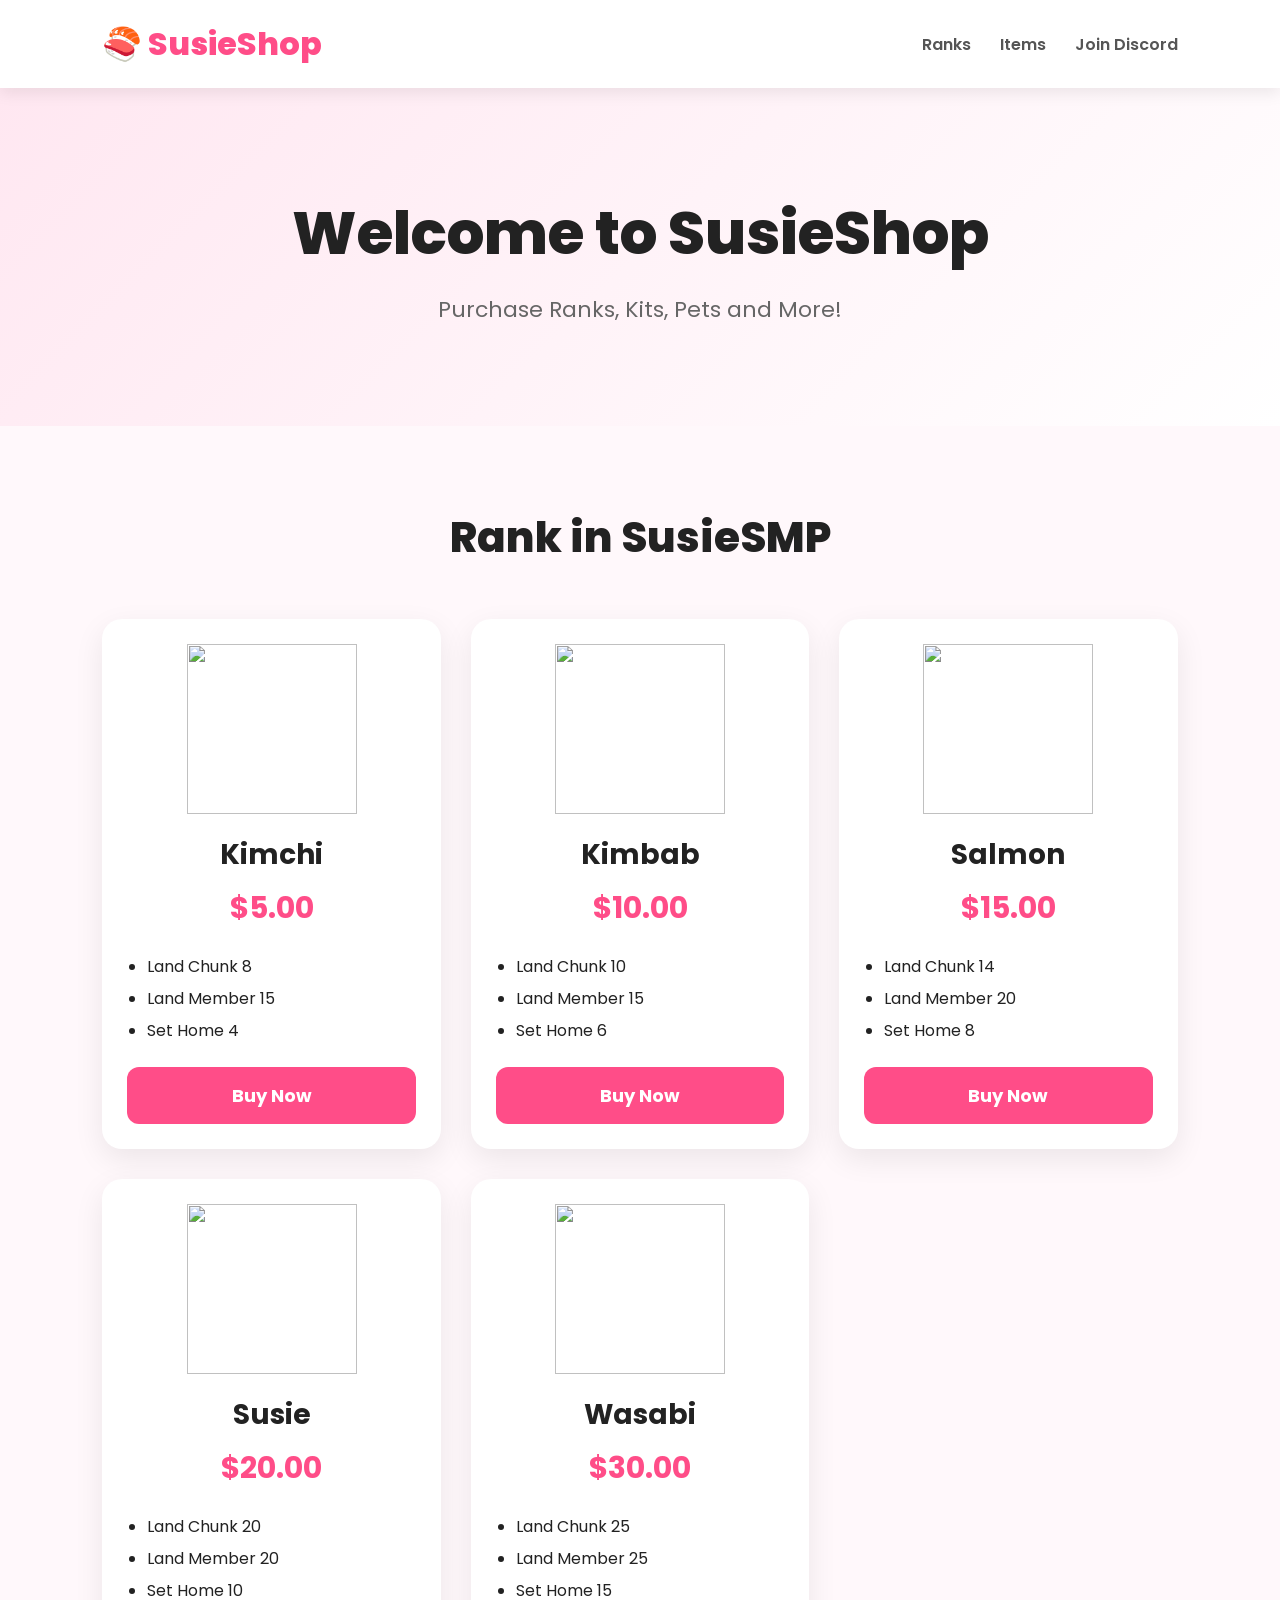
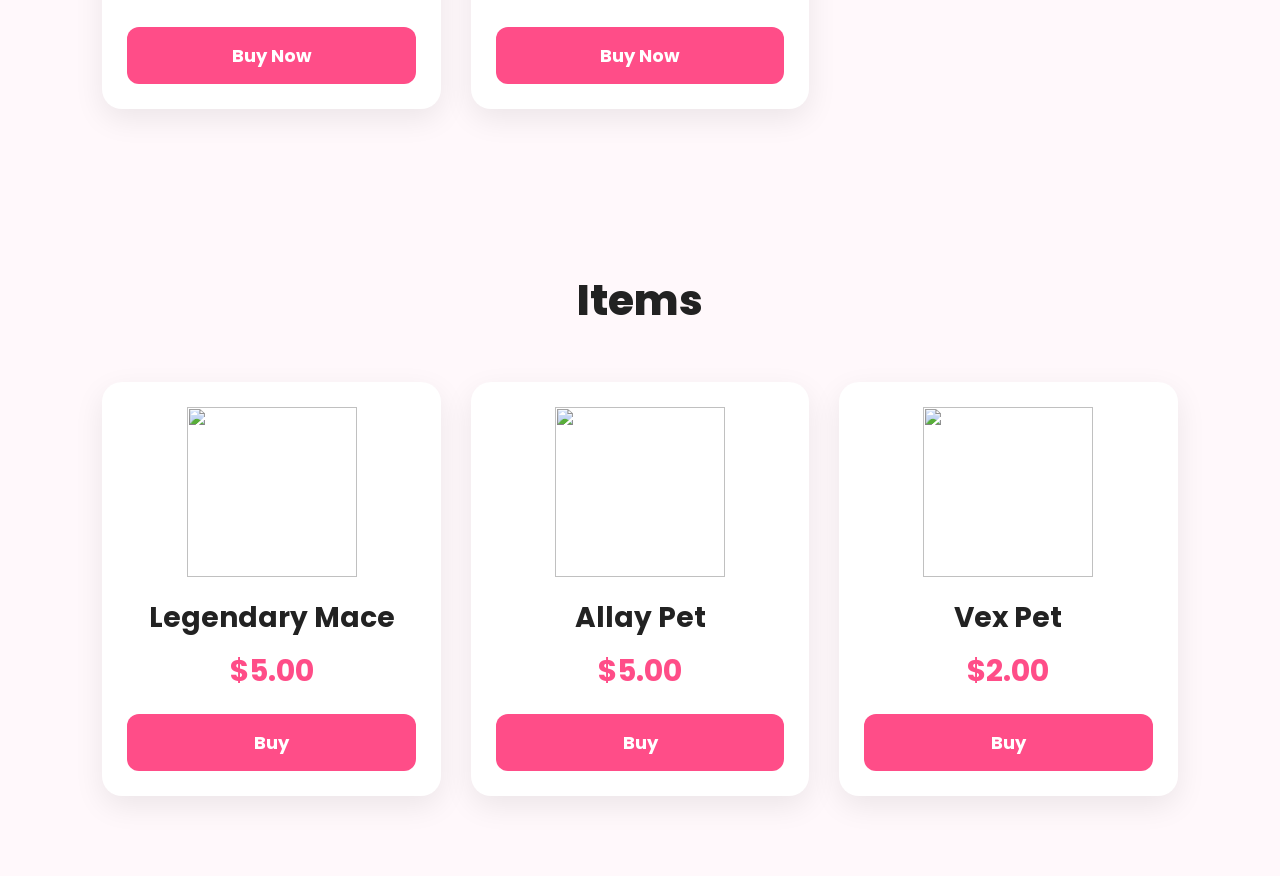
==== index.html @ 16b1987a "Update index.html" ====
<!DOCTYPE html>
<html lang="en">
<head>
    <meta charset="UTF-8">
    <meta name="viewport" content="width=device-width, initial-scale=1.0">
    <title>SusieShop</title>

    <link rel="preconnect" href="https://fonts.googleapis.com">
    <link href="https://fonts.googleapis.com/css2?family=Poppins:wght@300;400;500;700;800&display=swap" rel="stylesheet">

    <link rel="stylesheet" href="style.css">
</head>

<body>

<header>

<div class="logo">
🍣 SusieShop
</div>

<nav>

<a href="#rank">Ranks</a>
<a href="#items">Items</a>
<a class="discord-btn"
   href="https://discord.gg/ZfPUbMuUPW"
   target="_blank">
   Join Discord
</a>

</nav>

</header>

<section class="hero">

<h1>Welcome to SusieShop</h1>

<p>Purchase Ranks, Kits, Pets and More!</p>

</section>

<!-- RANKS -->

<section id="rank">

<h2>Rank in SusieSMP</h2>

<div class="products">

<div class="card">

<img src="images/kimchi.png">

<h3>Kimchi</h3>

<h4>$5.00</h4>

<ul>
<li>Land Chunk 8</li>
<li>Land Member 15</li>
<li>Set Home 4</li>
</ul>

<button onclick="buyRank('Kimchi','$5.00')">
Buy Now
</button>

</div>

<div class="card">

<img src="images/kimbab.png">

<h3>Kimbab</h3>

<h4>$10.00</h4>

<ul>
<li>Land Chunk 10</li>
<li>Land Member 15</li>
<li>Set Home 6</li>
</ul>

<button onclick="buyRank('Kimbab','$10.00')">
Buy Now
</button>

</div>

<div class="card">

<img src="images/salmon.png">

<h3>Salmon</h3>

<h4>$15.00</h4>

<ul>
<li>Land Chunk 14</li>
<li>Land Member 20</li>
<li>Set Home 8</li>
</ul>

<button onclick="buyRank('Salmon','$15.00')">
Buy Now
</button>

</div>

<div class="card">

<img src="images/susie.png">

<h3>Susie</h3>

<h4>$20.00</h4>

<ul>
<li>Land Chunk 20</li>
<li>Land Member 20</li>
<li>Set Home 10</li>
</ul>

<button onclick="buyRank('Susie','$20.00')">
Buy Now
</button>

</div>

<div class="card">

<img src="images/wasabi.png">

<h3>Wasabi</h3>

<h4>$30.00</h4>

<ul>
<li>Land Chunk 25</li>
<li>Land Member 25</li>
<li>Set Home 15</li>
</ul>

<button onclick="buyRank('Wasabi','$30.00')">
Buy Now
</button>

</div>

</div>

</section>

<!-- ITEMS -->

<section id="items">

<h2>Items</h2>

<div class="products">

<div class="card">

<img src="images/mace.png">

<h3>Legendary Mace</h3>

<h4>$5.00</h4>

<button onclick="buyItem('Legendary Mace','$5.00')">
Buy
</button>

</div>

<div class="card">

<img src="images/allay.png">

<h3>Allay Pet</h3>

<h4>$5.00</h4>

<button onclick="buyItem('Allay Pet','$5.00')">
Buy
</button>

</div>

<div class="card">

<img src="images/vex.png">

<h3>Vex Pet</h3>

<h4>$2.00</h4>

<button onclick="buyItem('Vex Pet','$2.00')">
Buy
</button>

</div>

</div>

</section>

<!-- CHECKOUT -->

<div class="popup" id="popup">

<div class="checkout">

<span class="close" onclick="closePopup()">×</span>

<h2>Checkout</h2>

<label>Minecraft Name</label>
<input type="text" placeholder="Enter your Minecraft name">

<label>Email (Optional)</label>
<input type="email" placeholder="Receipt email">

<label>Promo Code</label>
<input type="text" placeholder="Promo code">

<label>Platform</label>

<select>

<option>Java Edition</option>
<option>Bedrock</option>

</select>

<label>Gamemode</label>

<select>

<option>SusieSMP</option>

</select>

<label>Rank</label>

<select id="rankSelect">

<option>Kimchi</option>
<option>Kimbab</option>
<option>Salmon</option>
<option>Susie</option>
<option>Wasabi</option>

</select>

<label>Product</label>

<input id="product" readonly>

<label>Price</label>

<input id="price" readonly>

<div class="payment">

<button>KHQR</button>

<button>Credit Card</button>

</div>

<button class="purchase">
Complete Purchase
</button>

</div>

</div>

<script src="script.js"></script>

</body>
</html>
---- style.css ----
*{
margin:0;
padding:0;
box-sizing:border-box;
font-family:'Poppins',sans-serif;
scroll-behavior:smooth;
}

body{
background:#fff8fb;
color:#222;
}

header{
position:sticky;
top:0;
z-index:1000;
background:#fff;
display:flex;
justify-content:space-between;
align-items:center;
padding:20px 8%;
box-shadow:0 5px 15px rgba(0,0,0,.08);
}

.logo{
font-size:32px;
font-weight:800;
color:#ff4d88;
}

nav a{
margin-left:25px;
text-decoration:none;
font-weight:600;
color:#555;
transition:.3s;
}

nav a:hover{
color:#ff4d88;
}

.hero{
padding:100px 20px;
text-align:center;
background:linear-gradient(135deg,#ffe7f1,#fff);
}

.hero h1{
font-size:60px;
font-weight:800;
margin-bottom:15px;
}

.hero p{
font-size:22px;
color:#666;
}

section{
padding:80px 8%;
}

section h2{
text-align:center;
font-size:42px;
margin-bottom:50px;
color:#222;
font-weight:800;
}

.products{
display:grid;
grid-template-columns:repeat(auto-fit,minmax(260px,1fr));
gap:30px;
}

.card{
background:white;
border-radius:20px;
padding:25px;
box-shadow:0 10px 30px rgba(0,0,0,.08);
text-align:center;
transition:.35s;
}

.card:hover{
transform:translateY(-10px);
}

.card img{
width:170px;
height:170px;
object-fit:contain;
margin-bottom:20px;
}

.card h3{
font-size:28px;
margin-bottom:10px;
}

.card h4{
font-size:30px;
color:#ff4d88;
margin-bottom:20px;
}

.card ul{
text-align:left;
margin-bottom:20px;
padding-left:20px;
line-height:2;
}

.card button{
width:100%;
padding:15px;
border:none;
border-radius:12px;
background:#ff4d88;
color:white;
font-size:18px;
font-weight:700;
cursor:pointer;
transition:.3s;
}

.card button:hover{
background:#e63674;
}

.popup{
display:none;
position:fixed;
left:0;
top:0;
width:100%;
height:100%;
background:rgba(0,0,0,.6);
justify-content:center;
align-items:center;
padding:20px;
z-index:9999;
}

.checkout{
width:750px;
max-width:100%;
background:white;
border-radius:25px;
padding:35px;
position:relative;
animation:popup .3s ease;
}

@keyframes popup{
from{
opacity:0;
transform:scale(.9);
}
to{
opacity:1;
transform:scale(1);
}
}

.close{
position:absolute;
top:20px;
right:25px;
font-size:30px;
cursor:pointer;
font-weight:bold;
}

.checkout h2{
text-align:center;
margin-bottom:30px;
font-size:38px;
color:#ff4d88;
}

.checkout label{
display:block;
font-weight:700;
margin-top:18px;
margin-bottom:8px;
}

.checkout input,
.checkout select{
width:100%;
padding:15px;
border:2px solid #ffd5e5;
border-radius:12px;
font-size:16px;
outline:none;
}

.checkout input:focus,
.checkout select:focus{
border-color:#ff4d88;
}

.payment{
display:flex;
gap:15px;
margin-top:25px;
}

.payment button{
flex:1;
padding:16px;
border:2px solid #ff4d88;
background:white;
color:#ff4d88;
font-size:18px;
font-weight:700;
border-radius:12px;
cursor:pointer;
transition:.3s;
}

.payment button:hover{
background:#ff4d88;
color:white;
}

.purchase{
margin-top:30px;
width:100%;
padding:18px;
font-size:20px;
font-weight:700;
border:none;
border-radius:14px;
background:#ff4d88;
color:white;
cursor:pointer;
transition:.3s;
}

.purchase:hover{
background:#e63674;
}

footer{
padding:35px;
text-align:center;
background:#fff;
margin-top:60px;
color:#888;
}

@media(max-width:768px){

header{
padding:20px;
flex-direction:column;
gap:20px;
}

.hero h1{
font-size:40px;
}

.hero p{
font-size:18px;
}

section h2{
font-size:32px;
}

.card img{
width:130px;
height:130px;
}

.checkout{
padding:25px;
}

}
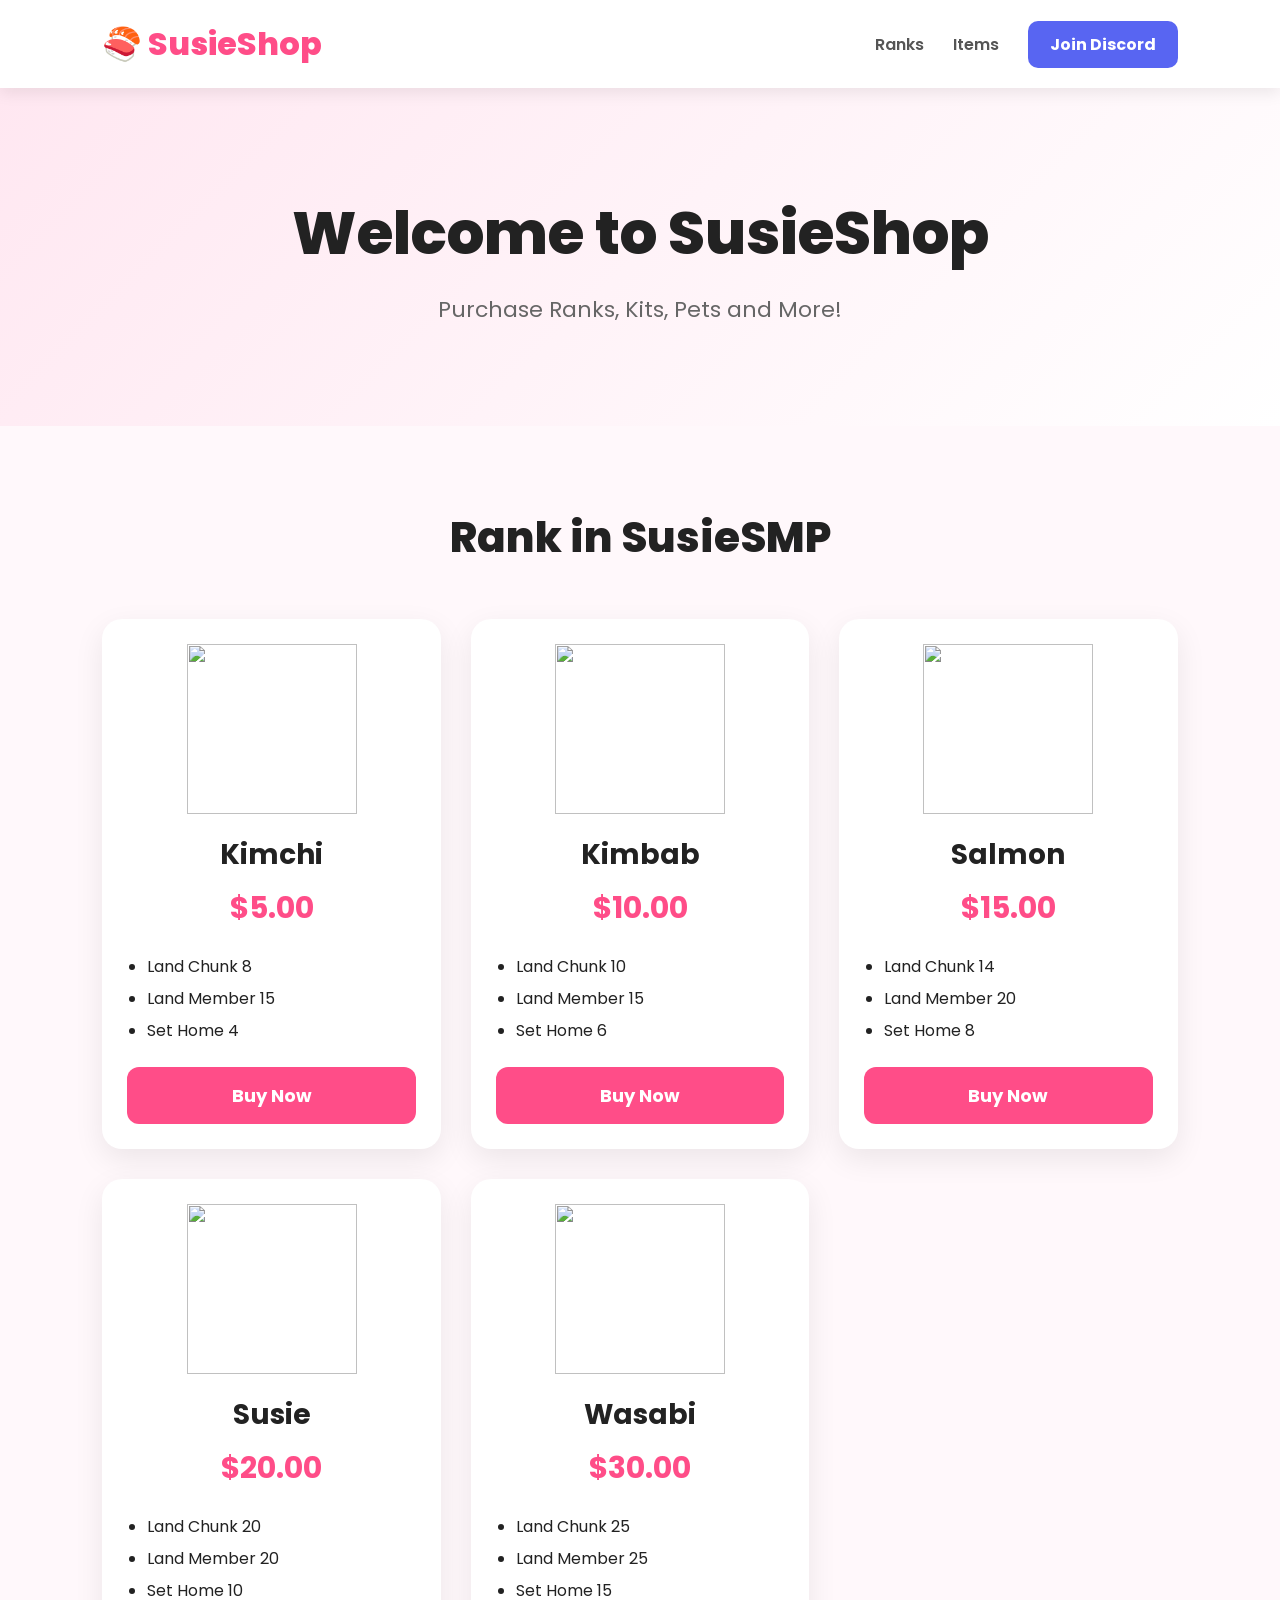
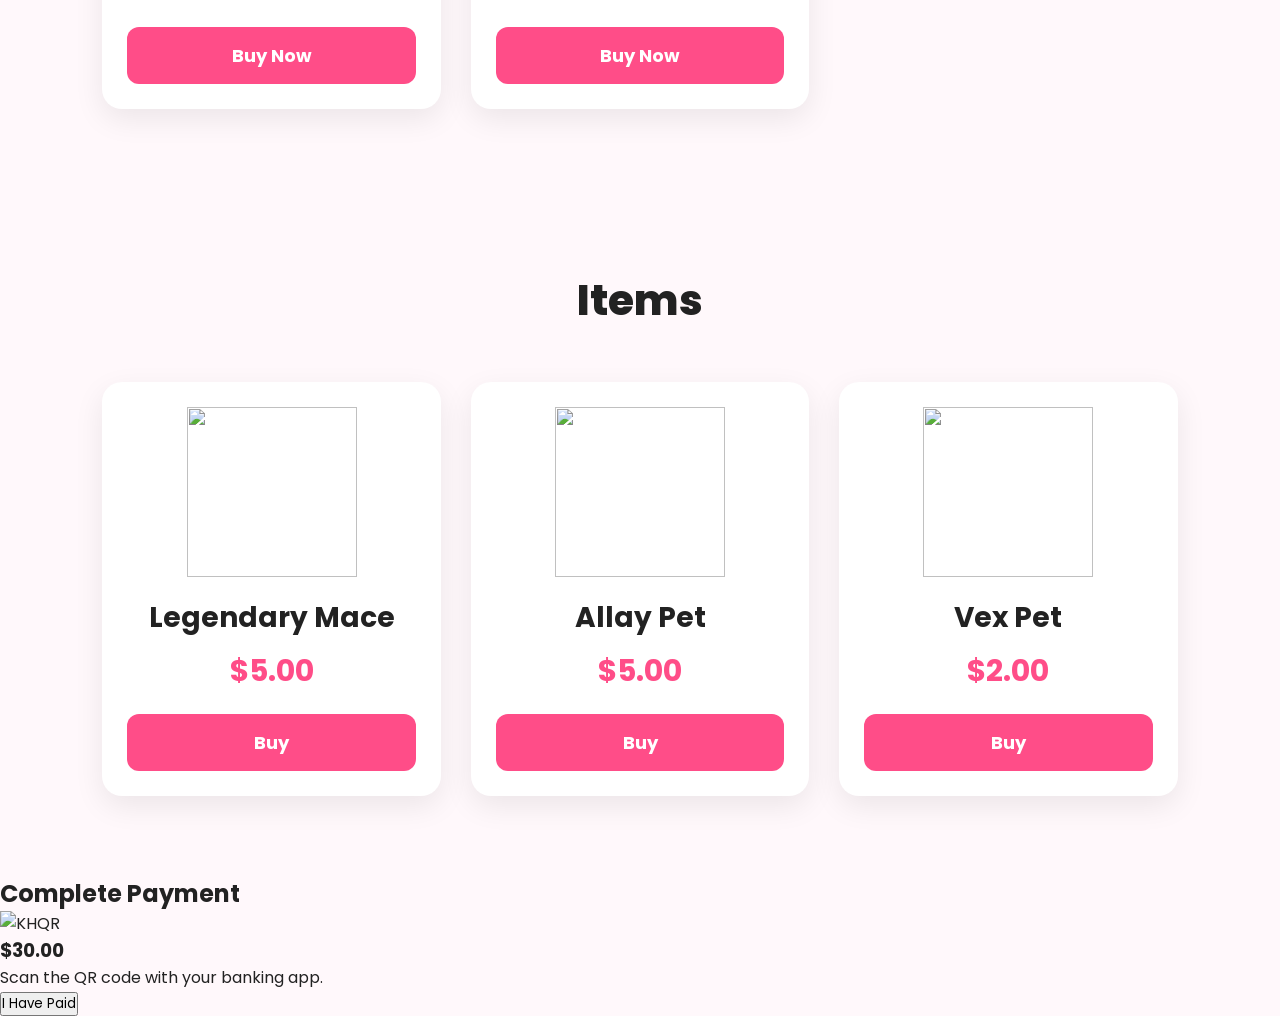
==== commit b9a95425: "Update index.html" ====
--- a/index.html
+++ b/index.html
@@ -283,3 +283,21 @@
 
 </body>
 </html>
+<!-- KHQR Payment Modal -->
+<div id="khqrModal" class="modal">
+  <div class="modal-content">
+    <span class="close">&times;</span>
+
+    <h2>Complete Payment</h2>
+
+    <img src="images/khqr.png" alt="KHQR" class="qr-image">
+
+    <h3 id="modalPrice">$30.00</h3>
+
+    <p>Scan the QR code with your banking app.</p>
+
+    <button id="paidBtn" class="paid-btn">
+      I Have Paid
+    </button>
+  </div>
+</div>
--- a/style.css
+++ b/style.css
@@ -284,3 +284,17 @@
 }
 
 }
+
+.discord-btn{
+    background:#5865F2;
+    color:white;
+    padding:12px 22px;
+    border-radius:10px;
+    text-decoration:none;
+    font-weight:700;
+    transition:.3s;
+}
+
+.discord-btn:hover{
+    background:#4752C4;
+}
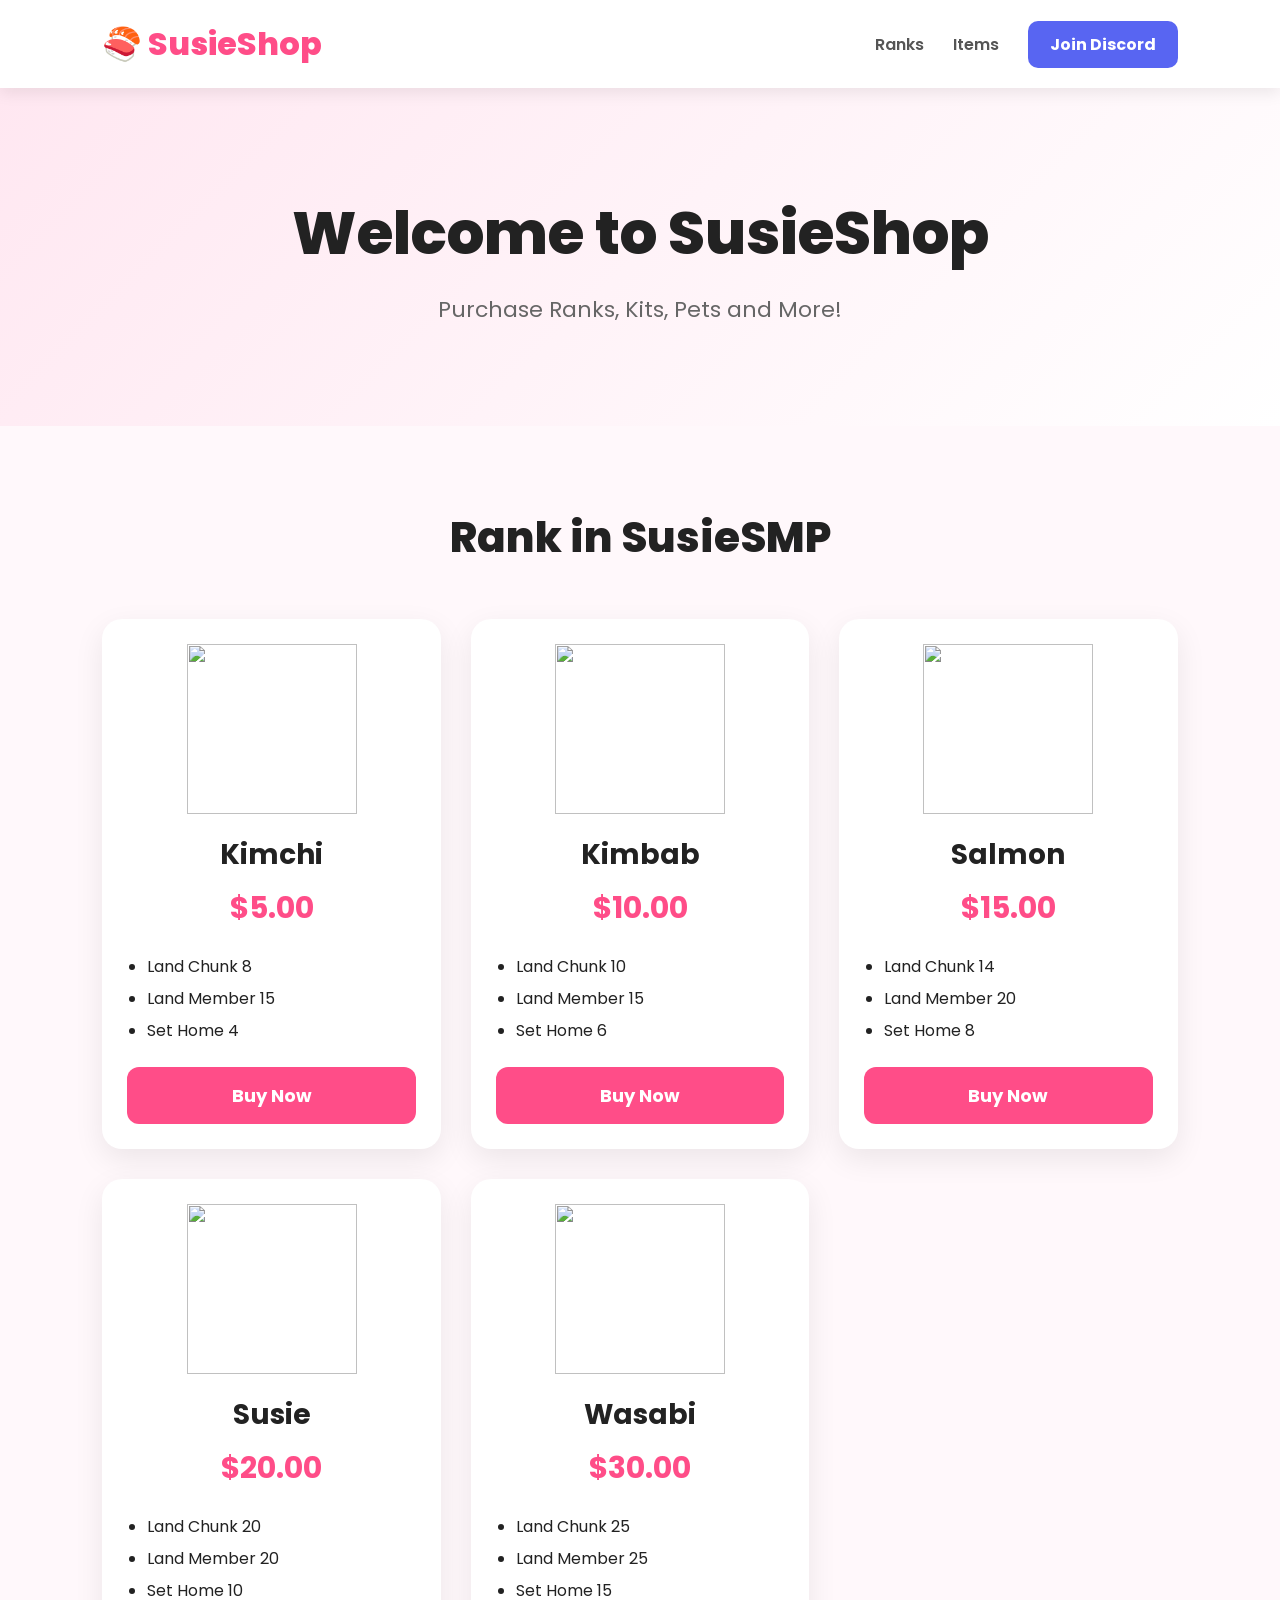
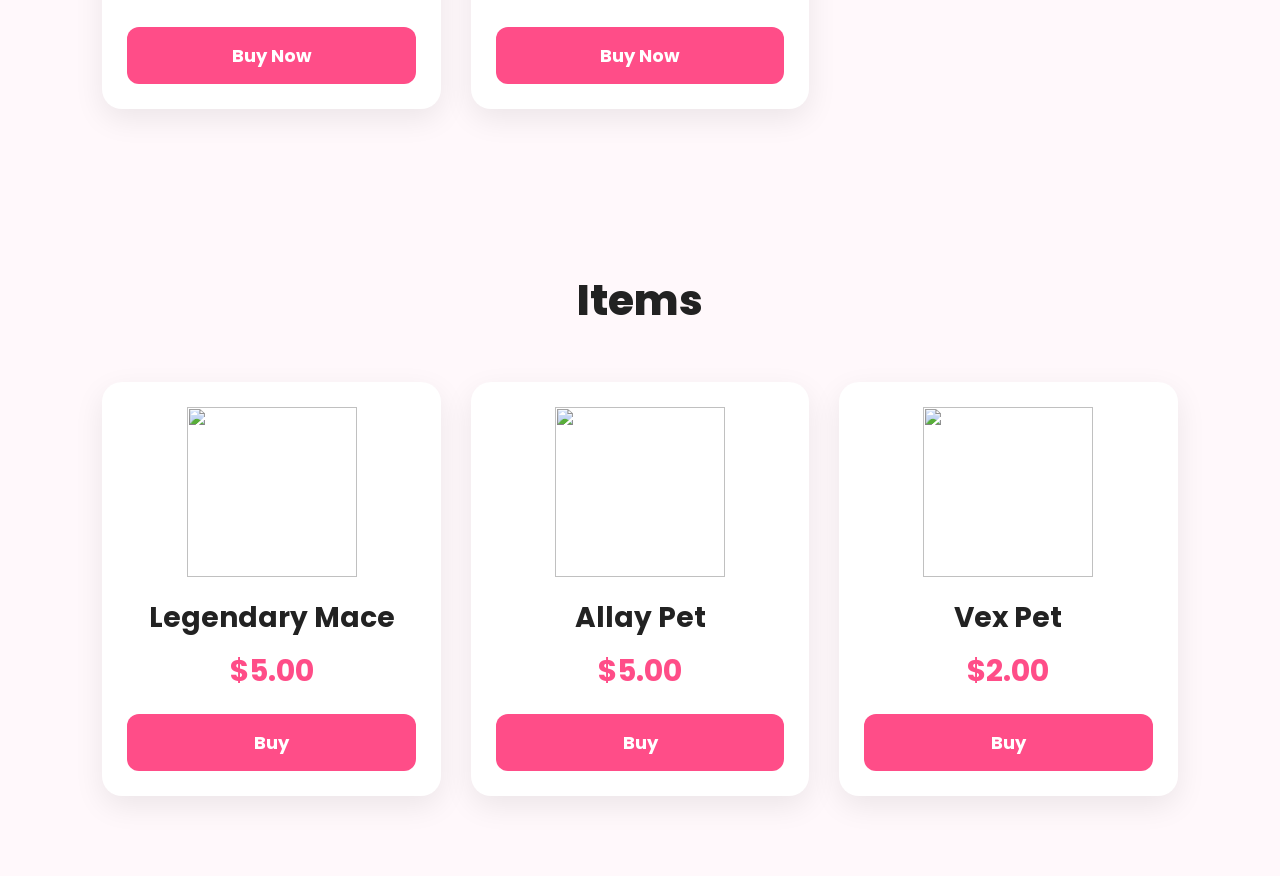
==== commit ecc74c00: "Update index.html" ====
--- a/index.html
+++ b/index.html
@@ -63,8 +63,8 @@
 <li>Set Home 4</li>
 </ul>
 
-<button onclick="buyRank('Kimchi','$5.00')">
-Buy Now
+<button class="buy-btn" onclick="buyRank('Kimchi',5)">
+    Buy Now
 </button>
 
 </div>
@@ -83,10 +83,9 @@
 <li>Set Home 6</li>
 </ul>
 
-<button onclick="buyRank('Kimbab','$10.00')">
-Buy Now
-</button>
-
+<button class="buy-btn" onclick="buyRank('Kimbab',10)">
+    Buy Now
+</button>
 </div>
 
 <div class="card">
@@ -103,8 +102,8 @@
 <li>Set Home 8</li>
 </ul>
 
-<button onclick="buyRank('Salmon','$15.00')">
-Buy Now
+<button class="buy-btn" onclick="buyRank('Salmon',15)">
+    Buy Now
 </button>
 
 </div>
@@ -123,8 +122,8 @@
 <li>Set Home 10</li>
 </ul>
 
-<button onclick="buyRank('Susie','$20.00')">
-Buy Now
+<button class="buy-btn" onclick="buyRank('Susie',20)">
+    Buy Now
 </button>
 
 </div>
@@ -143,8 +142,8 @@
 <li>Set Home 15</li>
 </ul>
 
-<button onclick="buyRank('Wasabi','$30.00')">
-Buy Now
+<button class="buy-btn" onclick="buyRank('Wasabi',30)">
+    Buy Now
 </button>
 
 </div>
@@ -265,7 +264,9 @@
 
 <div class="payment">
 
-<button>KHQR</button>
+<button id="khqrBtn" class="khqr-btn">
+    KHQR
+</button>
 
 <button>Credit Card</button>
 
--- a/style.css
+++ b/style.css
@@ -298,3 +298,54 @@
 .discord-btn:hover{
     background:#4752C4;
 }
+.modal{
+display:none;
+position:fixed;
+left:0;
+top:0;
+width:100%;
+height:100%;
+background:rgba(0,0,0,.6);
+justify-content:center;
+align-items:center;
+z-index:9999;
+}
+
+.modal-content{
+background:#fff;
+width:420px;
+padding:35px;
+border-radius:20px;
+text-align:center;
+position:relative;
+}
+
+.close{
+position:absolute;
+top:15px;
+right:20px;
+font-size:32px;
+cursor:pointer;
+}
+
+.qr-image{
+width:260px;
+margin:20px auto;
+display:block;
+}
+
+.paid-btn{
+margin-top:20px;
+width:100%;
+padding:16px;
+background:#ff4b8b;
+color:#fff;
+border:none;
+border-radius:10px;
+font-size:18px;
+cursor:pointer;
+}
+
+.paid-btn:hover{
+background:#ff2d74;
+}
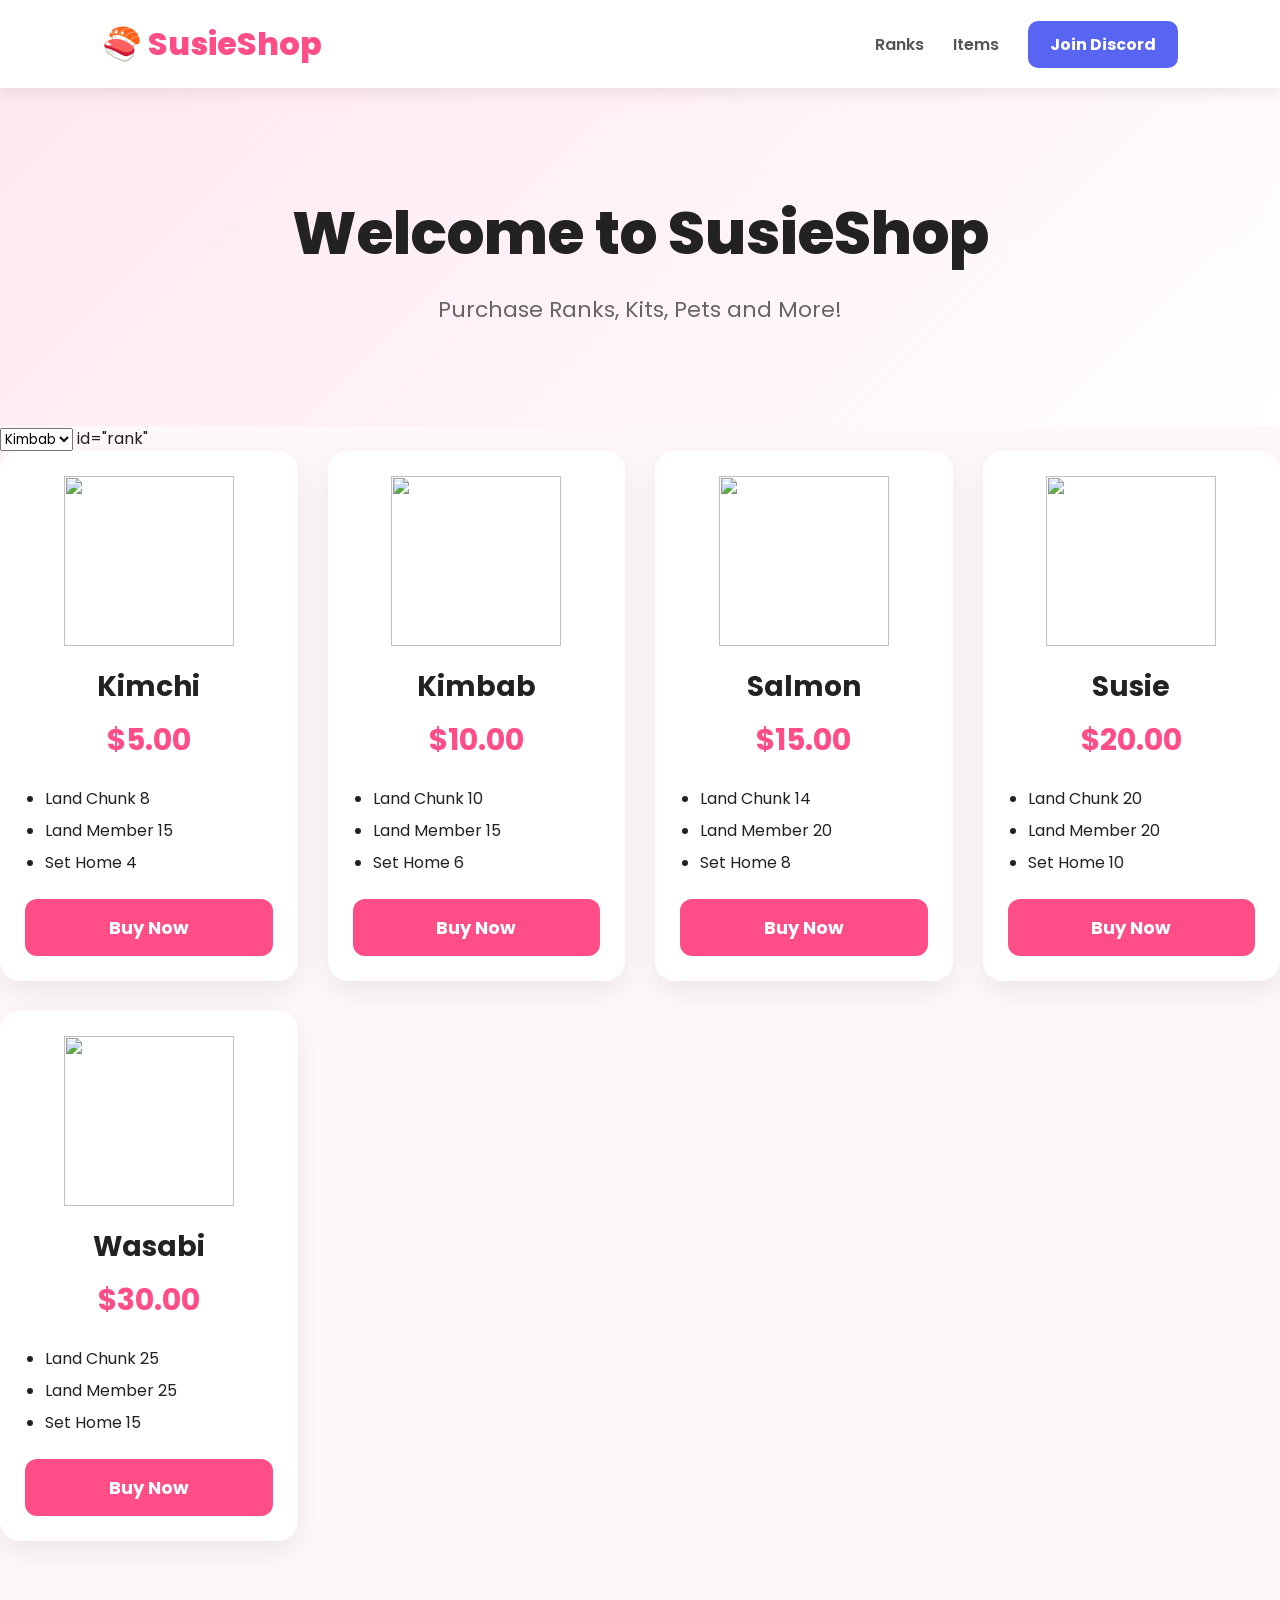
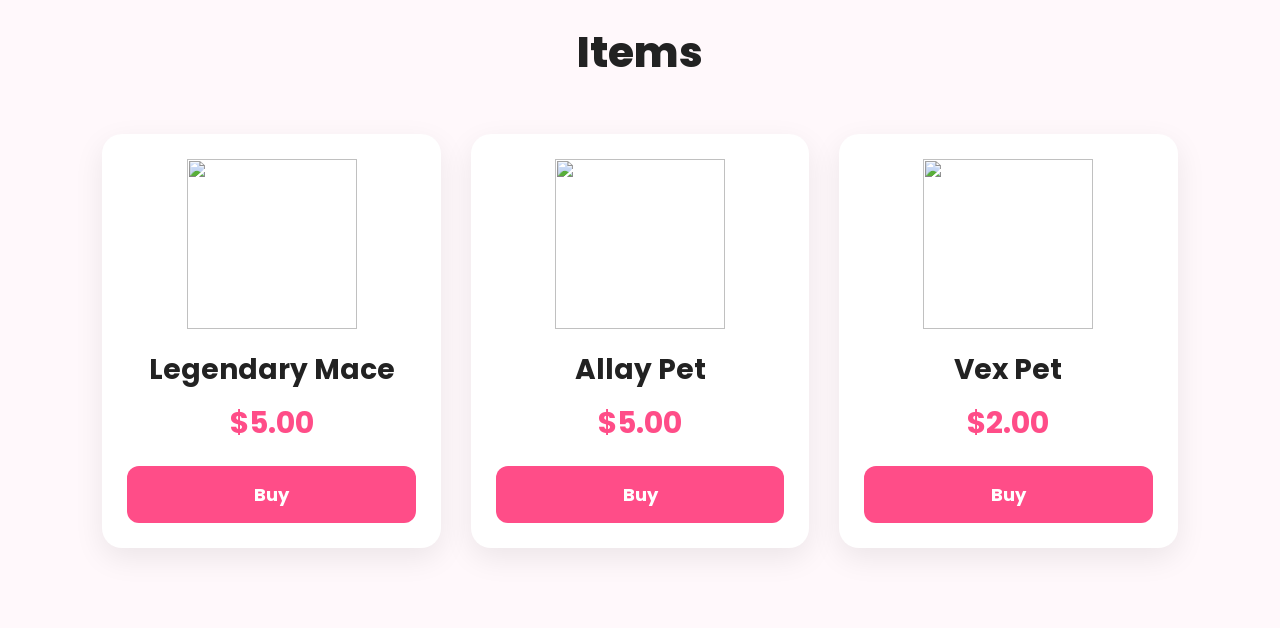
==== commit de7c40d1: "Update index.html" ====
--- a/index.html
+++ b/index.html
@@ -43,9 +43,14 @@
 
 <!-- RANKS -->
 
-<section id="rank">
-
-<h2>Rank in SusieSMP</h2>
+<select id="rank">
+    <option>Kimbab</option>
+    <option>Salmon</option>
+    <option>Susie</option>
+    <option>Wasabi</option>
+</select>
+
+id="rank"
 
 <div class="products">
 
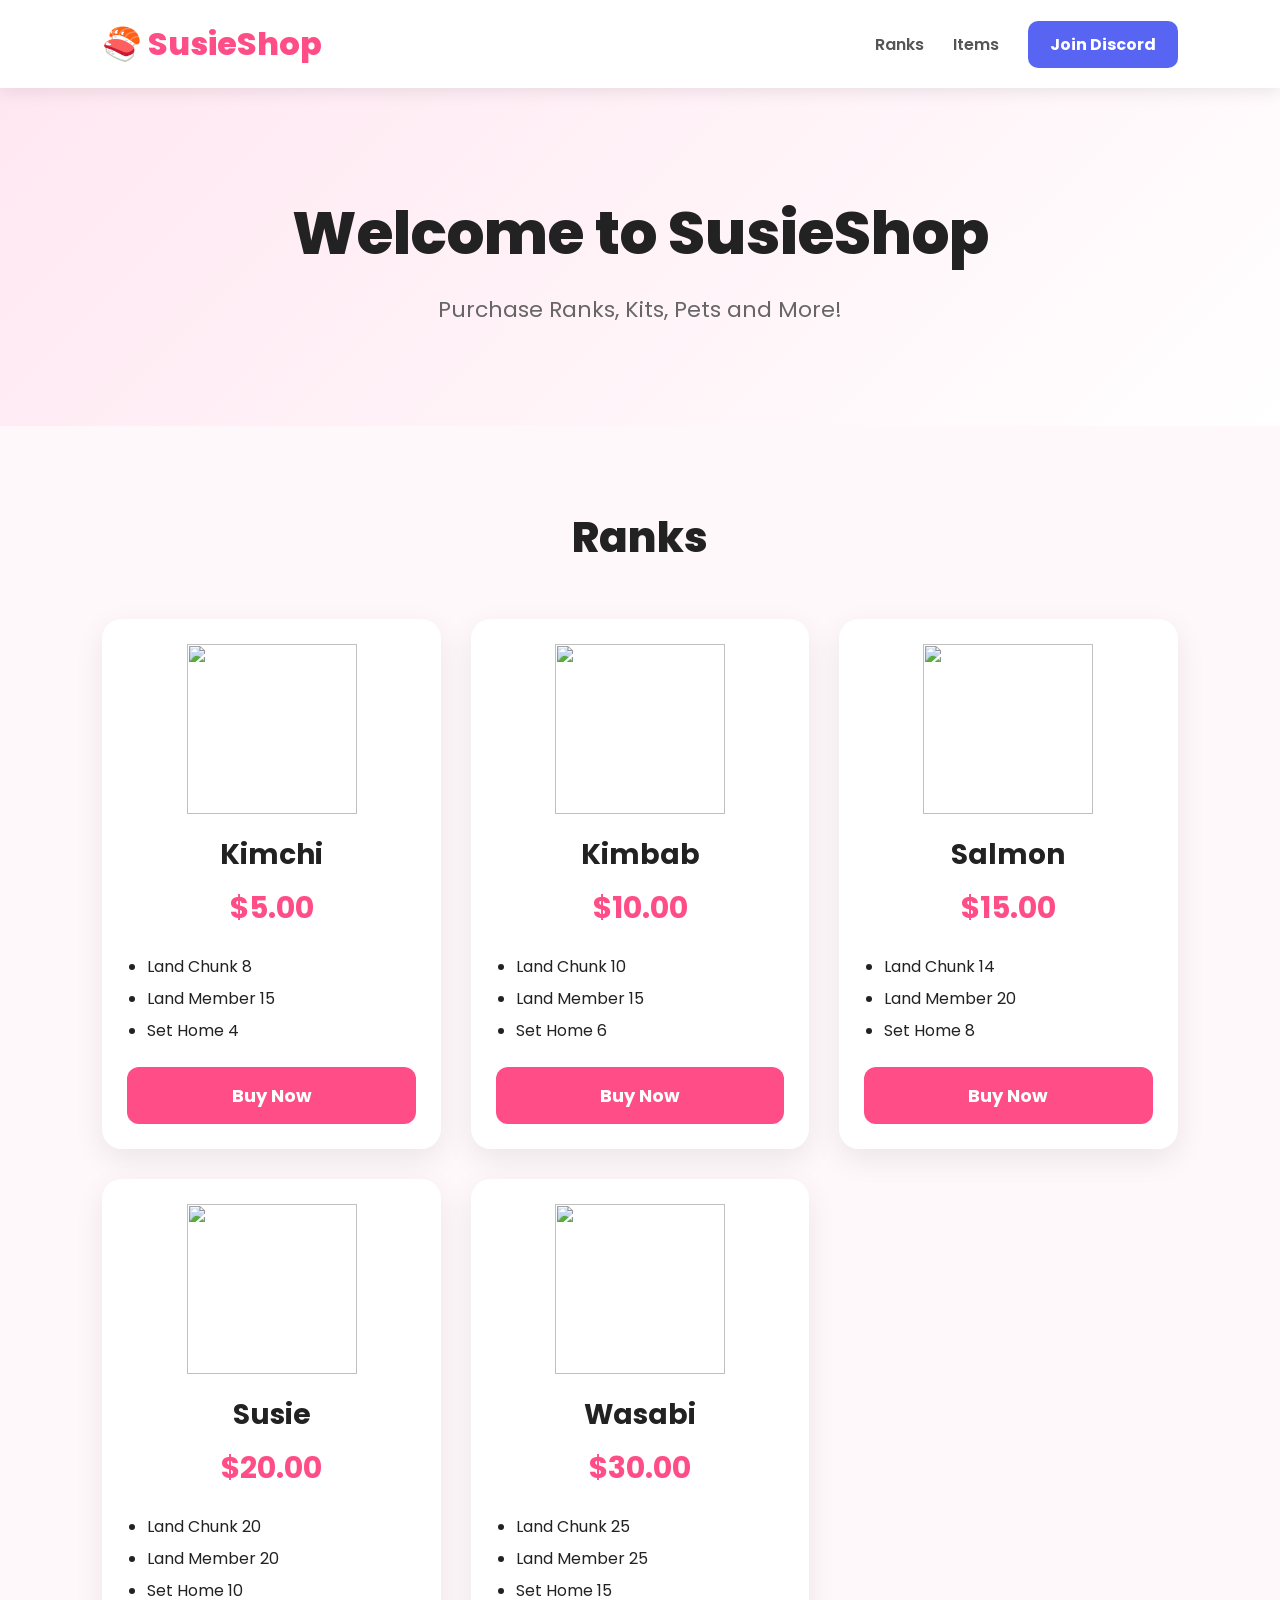
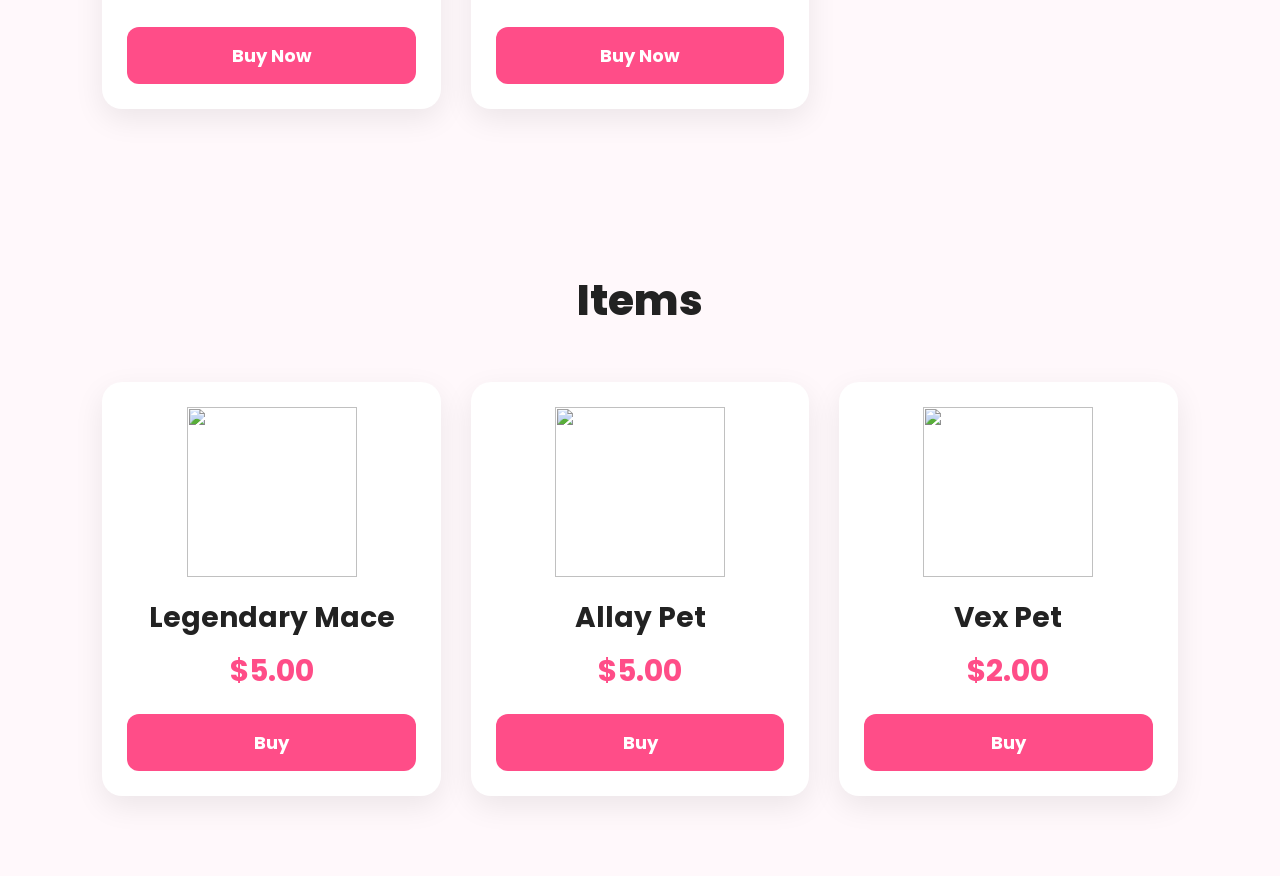
==== commit 416836a0: "Update index.html" ====
--- a/index.html
+++ b/index.html
@@ -10,47 +10,38 @@
 
     <link rel="stylesheet" href="style.css">
 </head>
-
 <body>
 
 <header>
 
-<div class="logo">
-🍣 SusieShop
-</div>
-
-<nav>
-
-<a href="#rank">Ranks</a>
-<a href="#items">Items</a>
-<a class="discord-btn"
-   href="https://discord.gg/ZfPUbMuUPW"
-   target="_blank">
-   Join Discord
-</a>
-
-</nav>
+    <div class="logo">
+        🍣 SusieShop
+    </div>
+
+    <nav>
+        <a href="#ranks">Ranks</a>
+        <a href="#items">Items</a>
+
+        <a class="discord-btn"
+           href="https://discord.gg/ZfPUbMuUPW"
+           target="_blank">
+            Join Discord
+        </a>
+    </nav>
 
 </header>
 
 <section class="hero">
 
-<h1>Welcome to SusieShop</h1>
-
-<p>Purchase Ranks, Kits, Pets and More!</p>
+    <h1>Welcome to SusieShop</h1>
+
+    <p>Purchase Ranks, Kits, Pets and More!</p>
 
 </section>
 
-<!-- RANKS -->
-
-<select id="rank">
-    <option>Kimbab</option>
-    <option>Salmon</option>
-    <option>Susie</option>
-    <option>Wasabi</option>
-</select>
-
-id="rank"
+<section id="ranks">
+
+<h2>Ranks</h2>
 
 <div class="products">
 
@@ -69,7 +60,7 @@
 </ul>
 
 <button class="buy-btn" onclick="buyRank('Kimchi',5)">
-    Buy Now
+Buy Now
 </button>
 
 </div>
@@ -89,8 +80,9 @@
 </ul>
 
 <button class="buy-btn" onclick="buyRank('Kimbab',10)">
-    Buy Now
-</button>
+Buy Now
+</button>
+
 </div>
 
 <div class="card">
@@ -108,7 +100,7 @@
 </ul>
 
 <button class="buy-btn" onclick="buyRank('Salmon',15)">
-    Buy Now
+Buy Now
 </button>
 
 </div>
@@ -128,7 +120,7 @@
 </ul>
 
 <button class="buy-btn" onclick="buyRank('Susie',20)">
-    Buy Now
+Buy Now
 </button>
 
 </div>
@@ -148,7 +140,7 @@
 </ul>
 
 <button class="buy-btn" onclick="buyRank('Wasabi',30)">
-    Buy Now
+Buy Now
 </button>
 
 </div>
@@ -157,8 +149,6 @@
 
 </section>
 
-<!-- ITEMS -->
-
 <section id="items">
 
 <h2>Items</h2>
@@ -173,9 +163,7 @@
 
 <h4>$5.00</h4>
 
-<button onclick="buyItem('Legendary Mace','$5.00')">
-Buy
-</button>
+<button>Buy</button>
 
 </div>
 
@@ -187,9 +175,7 @@
 
 <h4>$5.00</h4>
 
-<button onclick="buyItem('Allay Pet','$5.00')">
-Buy
-</button>
+<button>Buy</button>
 
 </div>
 
@@ -201,109 +187,15 @@
 
 <h4>$2.00</h4>
 
-<button onclick="buyItem('Vex Pet','$2.00')">
-Buy
-</button>
+<button>Buy</button>
 
 </div>
 
 </div>
 
 </section>
-
-<!-- CHECKOUT -->
-
-<div class="popup" id="popup">
-
-<div class="checkout">
-
-<span class="close" onclick="closePopup()">×</span>
-
-<h2>Checkout</h2>
-
-<label>Minecraft Name</label>
-<input type="text" placeholder="Enter your Minecraft name">
-
-<label>Email (Optional)</label>
-<input type="email" placeholder="Receipt email">
-
-<label>Promo Code</label>
-<input type="text" placeholder="Promo code">
-
-<label>Platform</label>
-
-<select>
-
-<option>Java Edition</option>
-<option>Bedrock</option>
-
-</select>
-
-<label>Gamemode</label>
-
-<select>
-
-<option>SusieSMP</option>
-
-</select>
-
-<label>Rank</label>
-
-<select id="rankSelect">
-
-<option>Kimchi</option>
-<option>Kimbab</option>
-<option>Salmon</option>
-<option>Susie</option>
-<option>Wasabi</option>
-
-</select>
-
-<label>Product</label>
-
-<input id="product" readonly>
-
-<label>Price</label>
-
-<input id="price" readonly>
-
-<div class="payment">
-
-<button id="khqrBtn" class="khqr-btn">
-    KHQR
-</button>
-
-<button>Credit Card</button>
-
-</div>
-
-<button class="purchase">
-Complete Purchase
-</button>
-
-</div>
-
-</div>
 
 <script src="script.js"></script>
 
 </body>
 </html>
-<!-- KHQR Payment Modal -->
-<div id="khqrModal" class="modal">
-  <div class="modal-content">
-    <span class="close">&times;</span>
-
-    <h2>Complete Payment</h2>
-
-    <img src="images/khqr.png" alt="KHQR" class="qr-image">
-
-    <h3 id="modalPrice">$30.00</h3>
-
-    <p>Scan the QR code with your banking app.</p>
-
-    <button id="paidBtn" class="paid-btn">
-      I Have Paid
-    </button>
-  </div>
-</div>
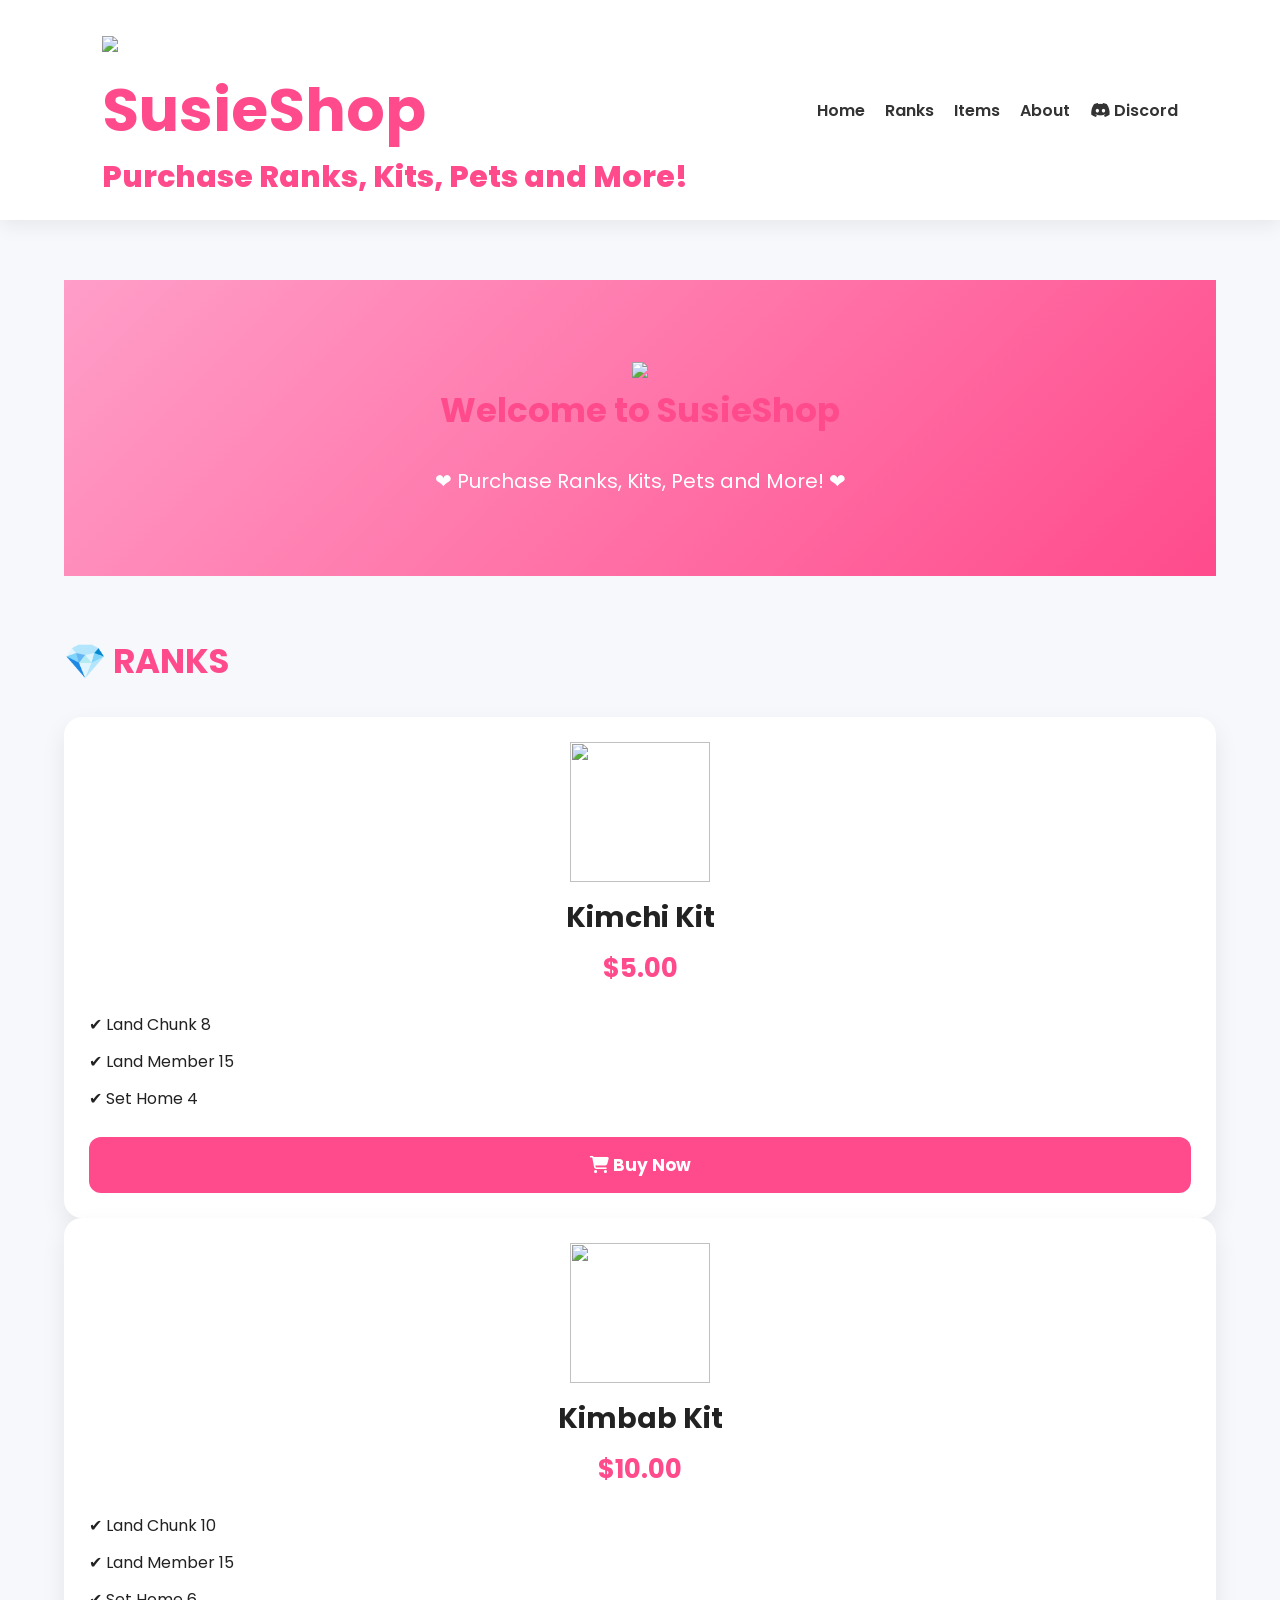
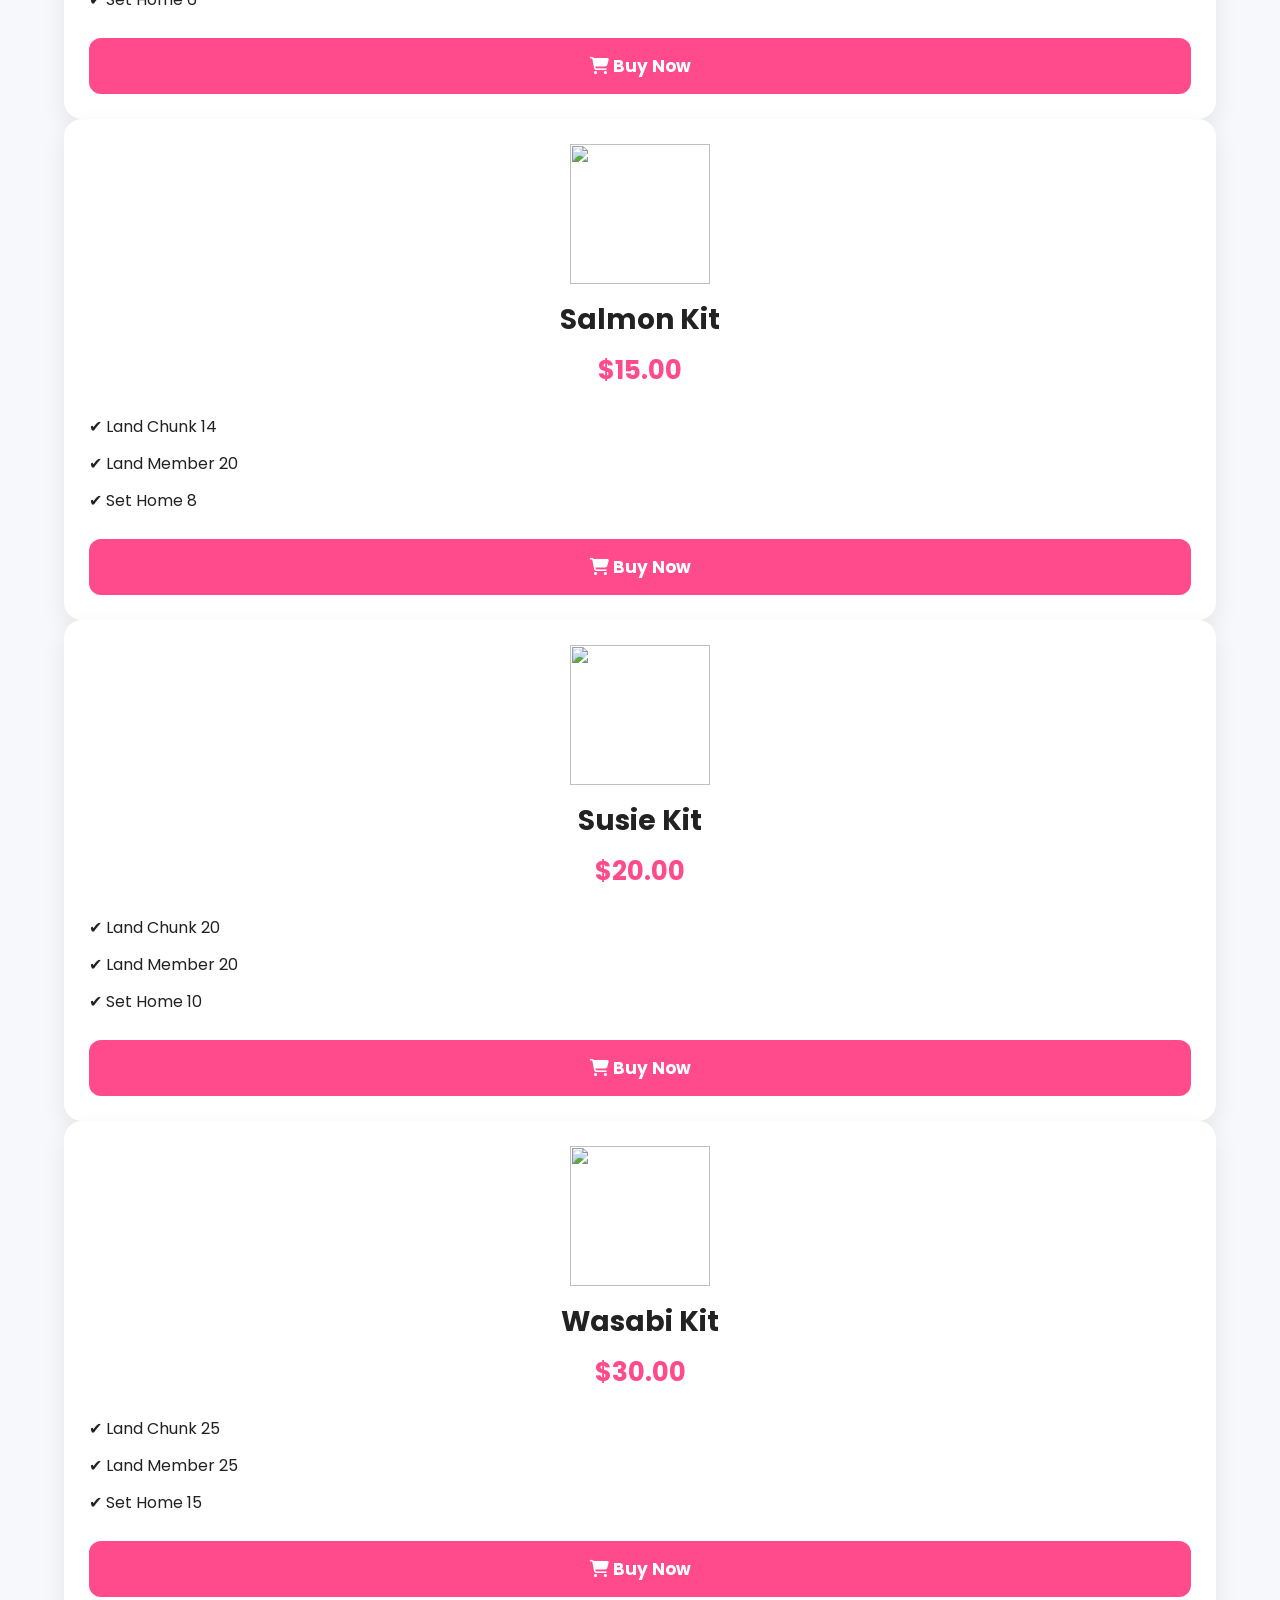
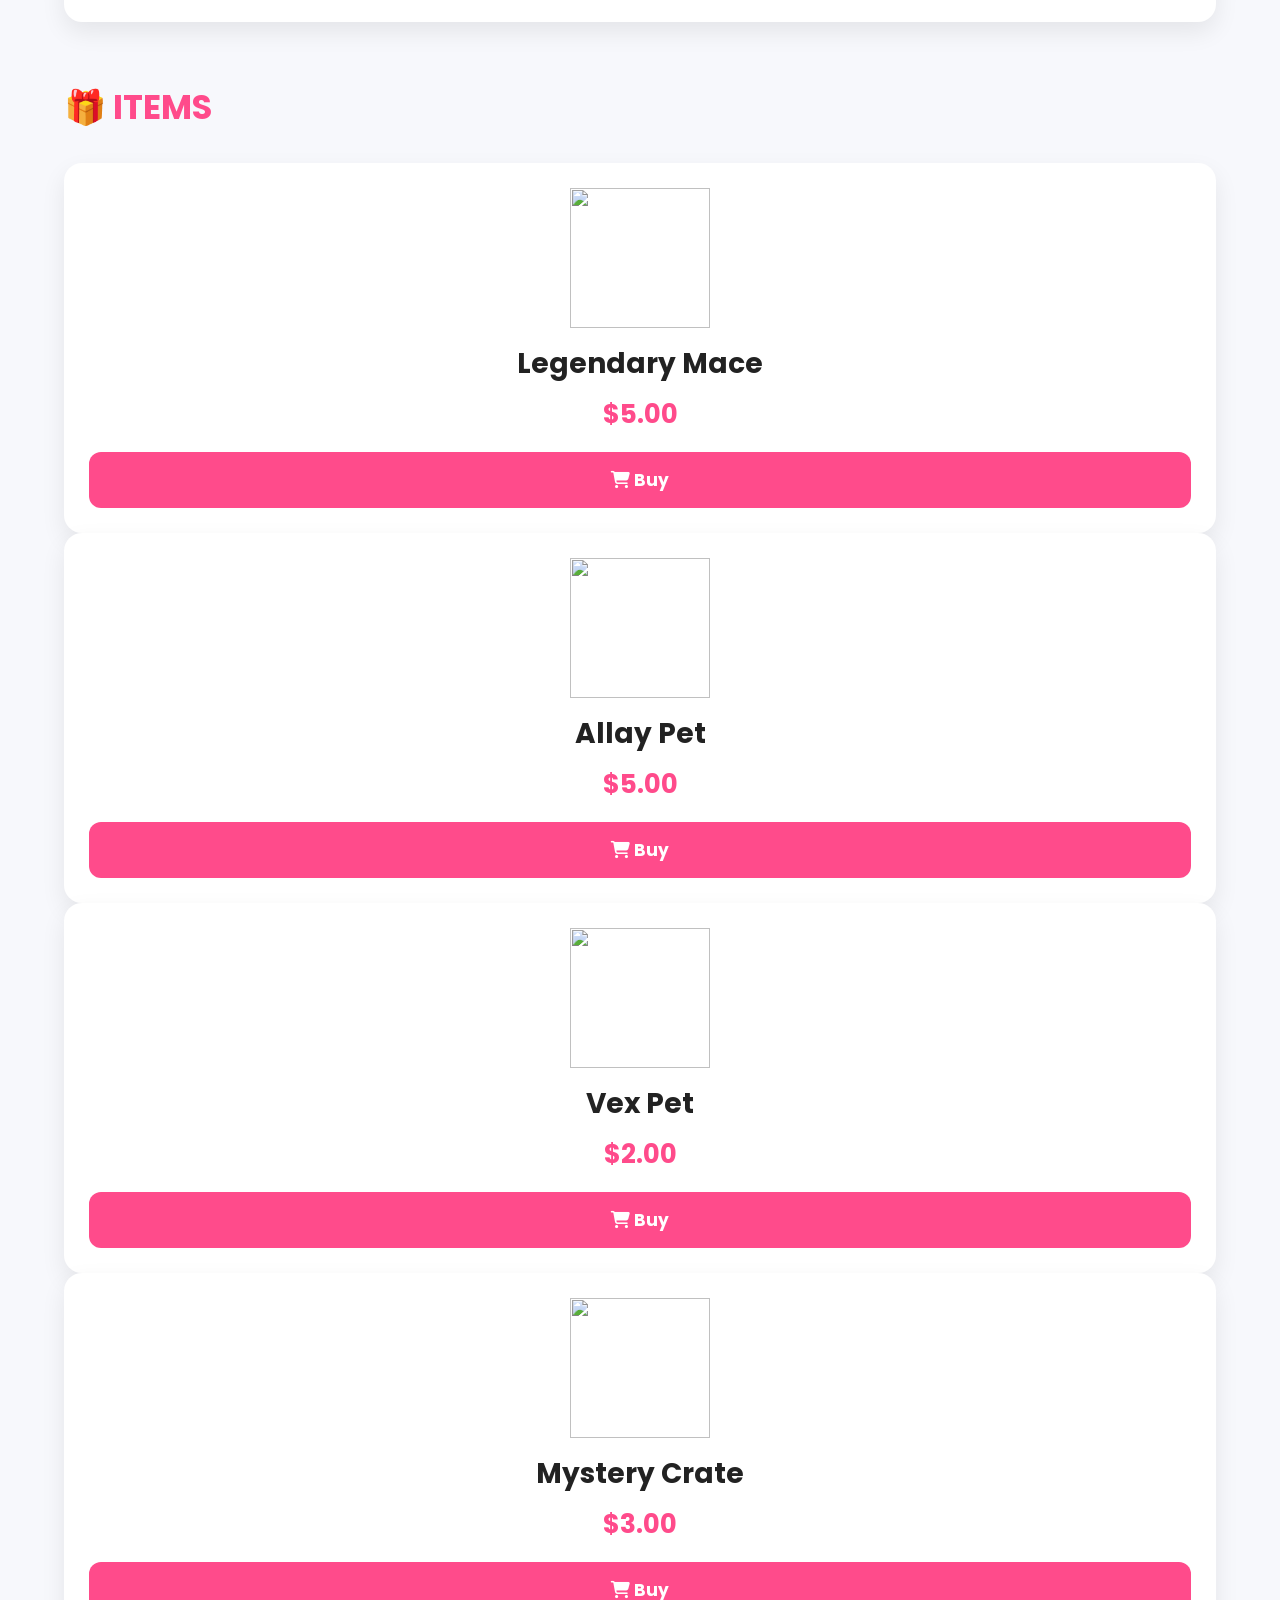
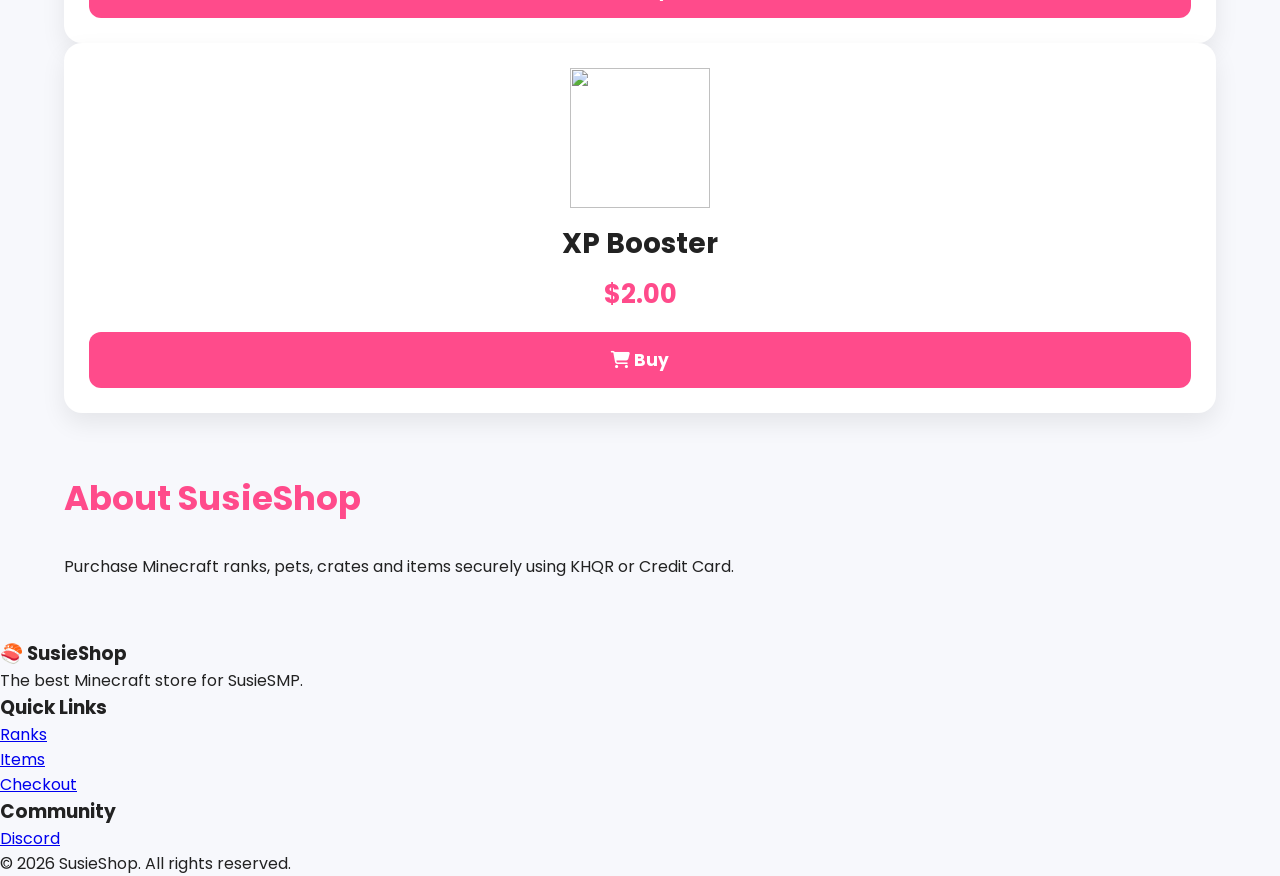
==== commit 621e7bc7: "Update index.html" ====
--- a/index.html
+++ b/index.html
@@ -1,65 +1,106 @@
 <!DOCTYPE html>
 <html lang="en">
 <head>
-    <meta charset="UTF-8">
-    <meta name="viewport" content="width=device-width, initial-scale=1.0">
-    <title>SusieShop</title>
-
-    <link rel="preconnect" href="https://fonts.googleapis.com">
-    <link href="https://fonts.googleapis.com/css2?family=Poppins:wght@300;400;500;700;800&display=swap" rel="stylesheet">
-
-    <link rel="stylesheet" href="style.css">
+
+<meta charset="UTF-8">
+<meta name="viewport" content="width=device-width, initial-scale=1.0">
+
+<title>SusieShop</title>
+
+<link rel="preconnect" href="https://fonts.googleapis.com">
+<link rel="preconnect" href="https://fonts.gstatic.com" crossorigin>
+
+<link href="https://fonts.googleapis.com/css2?family=Poppins:wght@300;400;500;600;700;800&display=swap" rel="stylesheet">
+
+<link rel="stylesheet" href="style.css">
+
+<link rel="stylesheet"
+href="https://cdnjs.cloudflare.com/ajax/libs/font-awesome/6.6.0/css/all.min.css">
+
 </head>
+
 <body>
 
 <header>
 
-    <div class="logo">
-        🍣 SusieShop
-    </div>
-
-    <nav>
-        <a href="#ranks">Ranks</a>
-        <a href="#items">Items</a>
-
-        <a class="discord-btn"
-           href="https://discord.gg/ZfPUbMuUPW"
-           target="_blank">
-            Join Discord
-        </a>
-    </nav>
+<div class="logo">
+
+<img src="images/logo.png">
+
+<div>
+
+<h1>SusieShop</h1>
+
+<p>Purchase Ranks, Kits, Pets and More!</p>
+
+</div>
+
+</div>
+
+<nav>
+
+<a class="active" href="#">Home</a>
+<a href="#ranks">Ranks</a>
+<a href="#items">Items</a>
+<a href="#about">About</a>
+
+<a class="discord"
+href="https://discord.gg/ZfPUbMuUPW"
+target="_blank">
+
+<i class="fab fa-discord"></i>
+
+Discord
+
+</a>
+
+</nav>
 
 </header>
 
 <section class="hero">
 
-    <h1>Welcome to SusieShop</h1>
-
-    <p>Purchase Ranks, Kits, Pets and More!</p>
+<img src="images/banner.jpg">
+
+<div class="hero-text">
+
+<h2>Welcome to SusieShop</h2>
+
+<p>
+
+❤ Purchase Ranks, Kits, Pets and More! ❤
+
+</p>
+
+</div>
 
 </section>
 
 <section id="ranks">
 
-<h2>Ranks</h2>
-
-<div class="products">
-
+<h2>
+
+💎 RANKS
+
+</h2>
+
+<div class="cards">
 <div class="card">
 
 <img src="images/kimchi.png">
 
-<h3>Kimchi</h3>
+<h3>Kimchi Kit</h3>
 
 <h4>$5.00</h4>
 
 <ul>
-<li>Land Chunk 8</li>
-<li>Land Member 15</li>
-<li>Set Home 4</li>
-</ul>
-
-<button class="buy-btn" onclick="buyRank('Kimchi',5)">
+<li>✔ Land Chunk 8</li>
+<li>✔ Land Member 15</li>
+<li>✔ Set Home 4</li>
+</ul>
+
+<button onclick="buyRank('Kimchi',5)">
+<i class="fa-solid fa-cart-shopping"></i>
 Buy Now
 </button>
 
@@ -69,17 +110,18 @@
 
 <img src="images/kimbab.png">
 
-<h3>Kimbab</h3>
+<h3>Kimbab Kit</h3>
 
 <h4>$10.00</h4>
 
 <ul>
-<li>Land Chunk 10</li>
-<li>Land Member 15</li>
-<li>Set Home 6</li>
-</ul>
-
-<button class="buy-btn" onclick="buyRank('Kimbab',10)">
+<li>✔ Land Chunk 10</li>
+<li>✔ Land Member 15</li>
+<li>✔ Set Home 6</li>
+</ul>
+
+<button onclick="buyRank('Kimbab',10)">
+<i class="fa-solid fa-cart-shopping"></i>
 Buy Now
 </button>
 
@@ -89,17 +131,18 @@
 
 <img src="images/salmon.png">
 
-<h3>Salmon</h3>
+<h3>Salmon Kit</h3>
 
 <h4>$15.00</h4>
 
 <ul>
-<li>Land Chunk 14</li>
-<li>Land Member 20</li>
-<li>Set Home 8</li>
-</ul>
-
-<button class="buy-btn" onclick="buyRank('Salmon',15)">
+<li>✔ Land Chunk 14</li>
+<li>✔ Land Member 20</li>
+<li>✔ Set Home 8</li>
+</ul>
+
+<button onclick="buyRank('Salmon',15)">
+<i class="fa-solid fa-cart-shopping"></i>
 Buy Now
 </button>
 
@@ -109,17 +152,18 @@
 
 <img src="images/susie.png">
 
-<h3>Susie</h3>
+<h3>Susie Kit</h3>
 
 <h4>$20.00</h4>
 
 <ul>
-<li>Land Chunk 20</li>
-<li>Land Member 20</li>
-<li>Set Home 10</li>
-</ul>
-
-<button class="buy-btn" onclick="buyRank('Susie',20)">
+<li>✔ Land Chunk 20</li>
+<li>✔ Land Member 20</li>
+<li>✔ Set Home 10</li>
+</ul>
+
+<button onclick="buyRank('Susie',20)">
+<i class="fa-solid fa-cart-shopping"></i>
 Buy Now
 </button>
 
@@ -129,17 +173,18 @@
 
 <img src="images/wasabi.png">
 
-<h3>Wasabi</h3>
+<h3>Wasabi Kit</h3>
 
 <h4>$30.00</h4>
 
 <ul>
-<li>Land Chunk 25</li>
-<li>Land Member 25</li>
-<li>Set Home 15</li>
-</ul>
-
-<button class="buy-btn" onclick="buyRank('Wasabi',30)">
+<li>✔ Land Chunk 25</li>
+<li>✔ Land Member 25</li>
+<li>✔ Set Home 15</li>
+</ul>
+
+<button onclick="buyRank('Wasabi',30)">
+<i class="fa-solid fa-cart-shopping"></i>
 Buy Now
 </button>
 
@@ -151,51 +196,146 @@
 
 <section id="items">
 
-<h2>Items</h2>
-
-<div class="products">
-
-<div class="card">
-
-<img src="images/mace.png">
-
-<h3>Legendary Mace</h3>
-
-<h4>$5.00</h4>
-
-<button>Buy</button>
-
-</div>
-
-<div class="card">
-
-<img src="images/allay.png">
-
-<h3>Allay Pet</h3>
-
-<h4>$5.00</h4>
-
-<button>Buy</button>
-
-</div>
-
-<div class="card">
-
-<img src="images/vex.png">
-
-<h3>Vex Pet</h3>
-
-<h4>$2.00</h4>
-
-<button>Buy</button>
-
-</div>
-
-</div>
-
-</section>
-
+<h2>🎁 ITEMS</h2>
+
+<div class="cards">
 <script src="script.js"></script>
 
 </body>
 </html>
+<div class="card">
+
+<img src="images/mace.png">
+
+<h3>Legendary Mace</h3>
+
+<h4>$5.00</h4>
+
+<button onclick="buyItem('Legendary Mace',5)">
+<i class="fa-solid fa-cart-shopping"></i>
+Buy
+</button>
+
+</div>
+
+<div class="card">
+
+<img src="images/allay.png">
+
+<h3>Allay Pet</h3>
+
+<h4>$5.00</h4>
+
+<button onclick="buyItem('Allay Pet',5)">
+<i class="fa-solid fa-cart-shopping"></i>
+Buy
+</button>
+
+</div>
+
+<div class="card">
+
+<img src="images/vex.png">
+
+<h3>Vex Pet</h3>
+
+<h4>$2.00</h4>
+
+<button onclick="buyItem('Vex Pet',2)">
+<i class="fa-solid fa-cart-shopping"></i>
+Buy
+</button>
+
+</div>
+
+<div class="card">
+
+<img src="images/crate.png">
+
+<h3>Mystery Crate</h3>
+
+<h4>$3.00</h4>
+
+<button onclick="buyItem('Mystery Crate',3)">
+<i class="fa-solid fa-cart-shopping"></i>
+Buy
+</button>
+
+</div>
+
+<div class="card">
+
+<img src="images/xp.png">
+
+<h3>XP Booster</h3>
+
+<h4>$2.00</h4>
+
+<button onclick="buyItem('XP Booster',2)">
+<i class="fa-solid fa-cart-shopping"></i>
+Buy
+</button>
+
+</div>
+
+</div>
+
+</section>
+
+<section id="about">
+
+<h2>About SusieShop</h2>
+
+<p>
+
+Purchase Minecraft ranks, pets, crates and items securely using KHQR or Credit Card.
+
+</p>
+
+</section>
+<footer>
+
+<div class="footer-content">
+
+<div>
+
+<h3>🍣 SusieShop</h3>
+
+<p>
+The best Minecraft store for SusieSMP.
+</p>
+
+</div>
+
+<div>
+
+<h3>Quick Links</h3>
+
+<a href="#ranks">Ranks</a><br>
+<a href="#items">Items</a><br>
+<a href="checkout.html">Checkout</a>
+
+</div>
+
+<div>
+
+<h3>Community</h3>
+
+<a href="https://discord.gg/ZfPUbMuUPW" target="_blank">
+Discord
+</a>
+
+</div>
+
+</div>
+
+<p class="copyright">
+© 2026 SusieShop. All rights reserved.
+</p>
+
+</footer>
+
+<script src="script.js"></script>
+
+</body>
+</html>
--- a/style.css
+++ b/style.css
@@ -1,288 +1,48 @@
 *{
-margin:0;
-padding:0;
-box-sizing:border-box;
-font-family:'Poppins',sans-serif;
-scroll-behavior:smooth;
+    margin:0;
+    padding:0;
+    box-sizing:border-box;
+    font-family:'Poppins',sans-serif;
 }
 
 body{
-background:#fff8fb;
-color:#222;
+    background:#f7f8fc;
+    color:#222;
 }
 
 header{
-position:sticky;
-top:0;
-z-index:1000;
-background:#fff;
-display:flex;
-justify-content:space-between;
-align-items:center;
-padding:20px 8%;
-box-shadow:0 5px 15px rgba(0,0,0,.08);
+    display:flex;
+    justify-content:space-between;
+    align-items:center;
+    padding:20px 8%;
+    background:#ffffff;
+    box-shadow:0 4px 20px rgba(0,0,0,.08);
+    position:sticky;
+    top:0;
+    z-index:1000;
 }
 
 .logo{
-font-size:32px;
-font-weight:800;
-color:#ff4d88;
+    font-size:30px;
+    font-weight:800;
+    color:#ff4b8b;
+}
+
+nav{
+    display:flex;
+    align-items:center;
+    gap:20px;
 }
 
 nav a{
-margin-left:25px;
-text-decoration:none;
-font-weight:600;
-color:#555;
-transition:.3s;
+    text-decoration:none;
+    color:#333;
+    font-weight:600;
+    transition:.3s;
 }
 
 nav a:hover{
-color:#ff4d88;
-}
-
-.hero{
-padding:100px 20px;
-text-align:center;
-background:linear-gradient(135deg,#ffe7f1,#fff);
-}
-
-.hero h1{
-font-size:60px;
-font-weight:800;
-margin-bottom:15px;
-}
-
-.hero p{
-font-size:22px;
-color:#666;
-}
-
-section{
-padding:80px 8%;
-}
-
-section h2{
-text-align:center;
-font-size:42px;
-margin-bottom:50px;
-color:#222;
-font-weight:800;
-}
-
-.products{
-display:grid;
-grid-template-columns:repeat(auto-fit,minmax(260px,1fr));
-gap:30px;
-}
-
-.card{
-background:white;
-border-radius:20px;
-padding:25px;
-box-shadow:0 10px 30px rgba(0,0,0,.08);
-text-align:center;
-transition:.35s;
-}
-
-.card:hover{
-transform:translateY(-10px);
-}
-
-.card img{
-width:170px;
-height:170px;
-object-fit:contain;
-margin-bottom:20px;
-}
-
-.card h3{
-font-size:28px;
-margin-bottom:10px;
-}
-
-.card h4{
-font-size:30px;
-color:#ff4d88;
-margin-bottom:20px;
-}
-
-.card ul{
-text-align:left;
-margin-bottom:20px;
-padding-left:20px;
-line-height:2;
-}
-
-.card button{
-width:100%;
-padding:15px;
-border:none;
-border-radius:12px;
-background:#ff4d88;
-color:white;
-font-size:18px;
-font-weight:700;
-cursor:pointer;
-transition:.3s;
-}
-
-.card button:hover{
-background:#e63674;
-}
-
-.popup{
-display:none;
-position:fixed;
-left:0;
-top:0;
-width:100%;
-height:100%;
-background:rgba(0,0,0,.6);
-justify-content:center;
-align-items:center;
-padding:20px;
-z-index:9999;
-}
-
-.checkout{
-width:750px;
-max-width:100%;
-background:white;
-border-radius:25px;
-padding:35px;
-position:relative;
-animation:popup .3s ease;
-}
-
-@keyframes popup{
-from{
-opacity:0;
-transform:scale(.9);
-}
-to{
-opacity:1;
-transform:scale(1);
-}
-}
-
-.close{
-position:absolute;
-top:20px;
-right:25px;
-font-size:30px;
-cursor:pointer;
-font-weight:bold;
-}
-
-.checkout h2{
-text-align:center;
-margin-bottom:30px;
-font-size:38px;
-color:#ff4d88;
-}
-
-.checkout label{
-display:block;
-font-weight:700;
-margin-top:18px;
-margin-bottom:8px;
-}
-
-.checkout input,
-.checkout select{
-width:100%;
-padding:15px;
-border:2px solid #ffd5e5;
-border-radius:12px;
-font-size:16px;
-outline:none;
-}
-
-.checkout input:focus,
-.checkout select:focus{
-border-color:#ff4d88;
-}
-
-.payment{
-display:flex;
-gap:15px;
-margin-top:25px;
-}
-
-.payment button{
-flex:1;
-padding:16px;
-border:2px solid #ff4d88;
-background:white;
-color:#ff4d88;
-font-size:18px;
-font-weight:700;
-border-radius:12px;
-cursor:pointer;
-transition:.3s;
-}
-
-.payment button:hover{
-background:#ff4d88;
-color:white;
-}
-
-.purchase{
-margin-top:30px;
-width:100%;
-padding:18px;
-font-size:20px;
-font-weight:700;
-border:none;
-border-radius:14px;
-background:#ff4d88;
-color:white;
-cursor:pointer;
-transition:.3s;
-}
-
-.purchase:hover{
-background:#e63674;
-}
-
-footer{
-padding:35px;
-text-align:center;
-background:#fff;
-margin-top:60px;
-color:#888;
-}
-
-@media(max-width:768px){
-
-header{
-padding:20px;
-flex-direction:column;
-gap:20px;
-}
-
-.hero h1{
-font-size:40px;
-}
-
-.hero p{
-font-size:18px;
-}
-
-section h2{
-font-size:32px;
-}
-
-.card img{
-width:130px;
-height:130px;
-}
-
-.checkout{
-padding:25px;
-}
-
+    color:#ff4b8b;
 }
 
 .discord-btn{
@@ -292,58 +52,121 @@
     border-radius:10px;
     text-decoration:none;
     font-weight:700;
+}
+
+.discord-btn:hover{
+    opacity:.9;
+}
+
+.hero{
+    text-align:center;
+    padding:80px 20px;
+    background:linear-gradient(135deg,#ff9ec8,#ff4b8b);
+    color:white;
+}
+
+.hero h1{
+    font-size:50px;
+    margin-bottom:15px;
+}
+
+.hero p{
+    font-size:20px;
+}
+
+section{
+    width:90%;
+    max-width:1300px;
+    margin:60px auto;
+}
+
+section h2{
+    font-size:34px;
+    margin-bottom:30px;
+    color:#ff4b8b;
+}
+
+.products{
+    display:grid;
+    grid-template-columns:repeat(auto-fit,minmax(250px,1fr));
+    gap:25px;
+}
+
+.card{
+    background:white;
+    border-radius:18px;
+    padding:25px;
+    text-align:center;
+    box-shadow:0 10px 25px rgba(0,0,0,.08);
     transition:.3s;
 }
 
-.discord-btn:hover{
-    background:#4752C4;
-}
-.modal{
-display:none;
-position:fixed;
-left:0;
-top:0;
-width:100%;
-height:100%;
-background:rgba(0,0,0,.6);
-justify-content:center;
-align-items:center;
-z-index:9999;
+.card:hover{
+    transform:translateY(-8px);
 }
 
-.modal-content{
-background:#fff;
-width:420px;
-padding:35px;
-border-radius:20px;
-text-align:center;
-position:relative;
+.card img{
+    width:140px;
+    height:140px;
+    object-fit:contain;
+    margin-bottom:15px;
 }
 
-.close{
-position:absolute;
-top:15px;
-right:20px;
-font-size:32px;
-cursor:pointer;
+.card h3{
+    font-size:28px;
+    margin-bottom:10px;
 }
 
-.qr-image{
-width:260px;
-margin:20px auto;
-display:block;
+.card h4{
+    color:#ff4b8b;
+    font-size:26px;
+    margin-bottom:18px;
 }
 
-.paid-btn{
-margin-top:20px;
-width:100%;
-padding:16px;
-background:#ff4b8b;
-color:#fff;
-border:none;
-border-radius:10px;
-font-size:18px;
-cursor:pointer;
+.card ul{
+    list-style:none;
+    text-align:left;
+    margin-bottom:20px;
+}
+
+.card ul li{
+    padding:6px 0;
+}
+
+.buy-btn,
+.card button{
+    width:100%;
+    padding:15px;
+    border:none;
+    border-radius:12px;
+    background:#ff4b8b;
+    color:white;
+    font-size:17px;
+    font-weight:700;
+    cursor:pointer;
+    transition:.3s;
+}
+
+.buy-btn:hover,
+.card button:hover{
+    background:#ff2c73;
+}
+
+@media(max-width:768px){
+
+header{
+    flex-direction:column;
+    gap:15px;
+}
+
+.hero h1{
+    font-size:34px;
+}
+
+.products{
+    grid-template-columns:1fr;
+}
+
 }
 
 .paid-btn:hover{
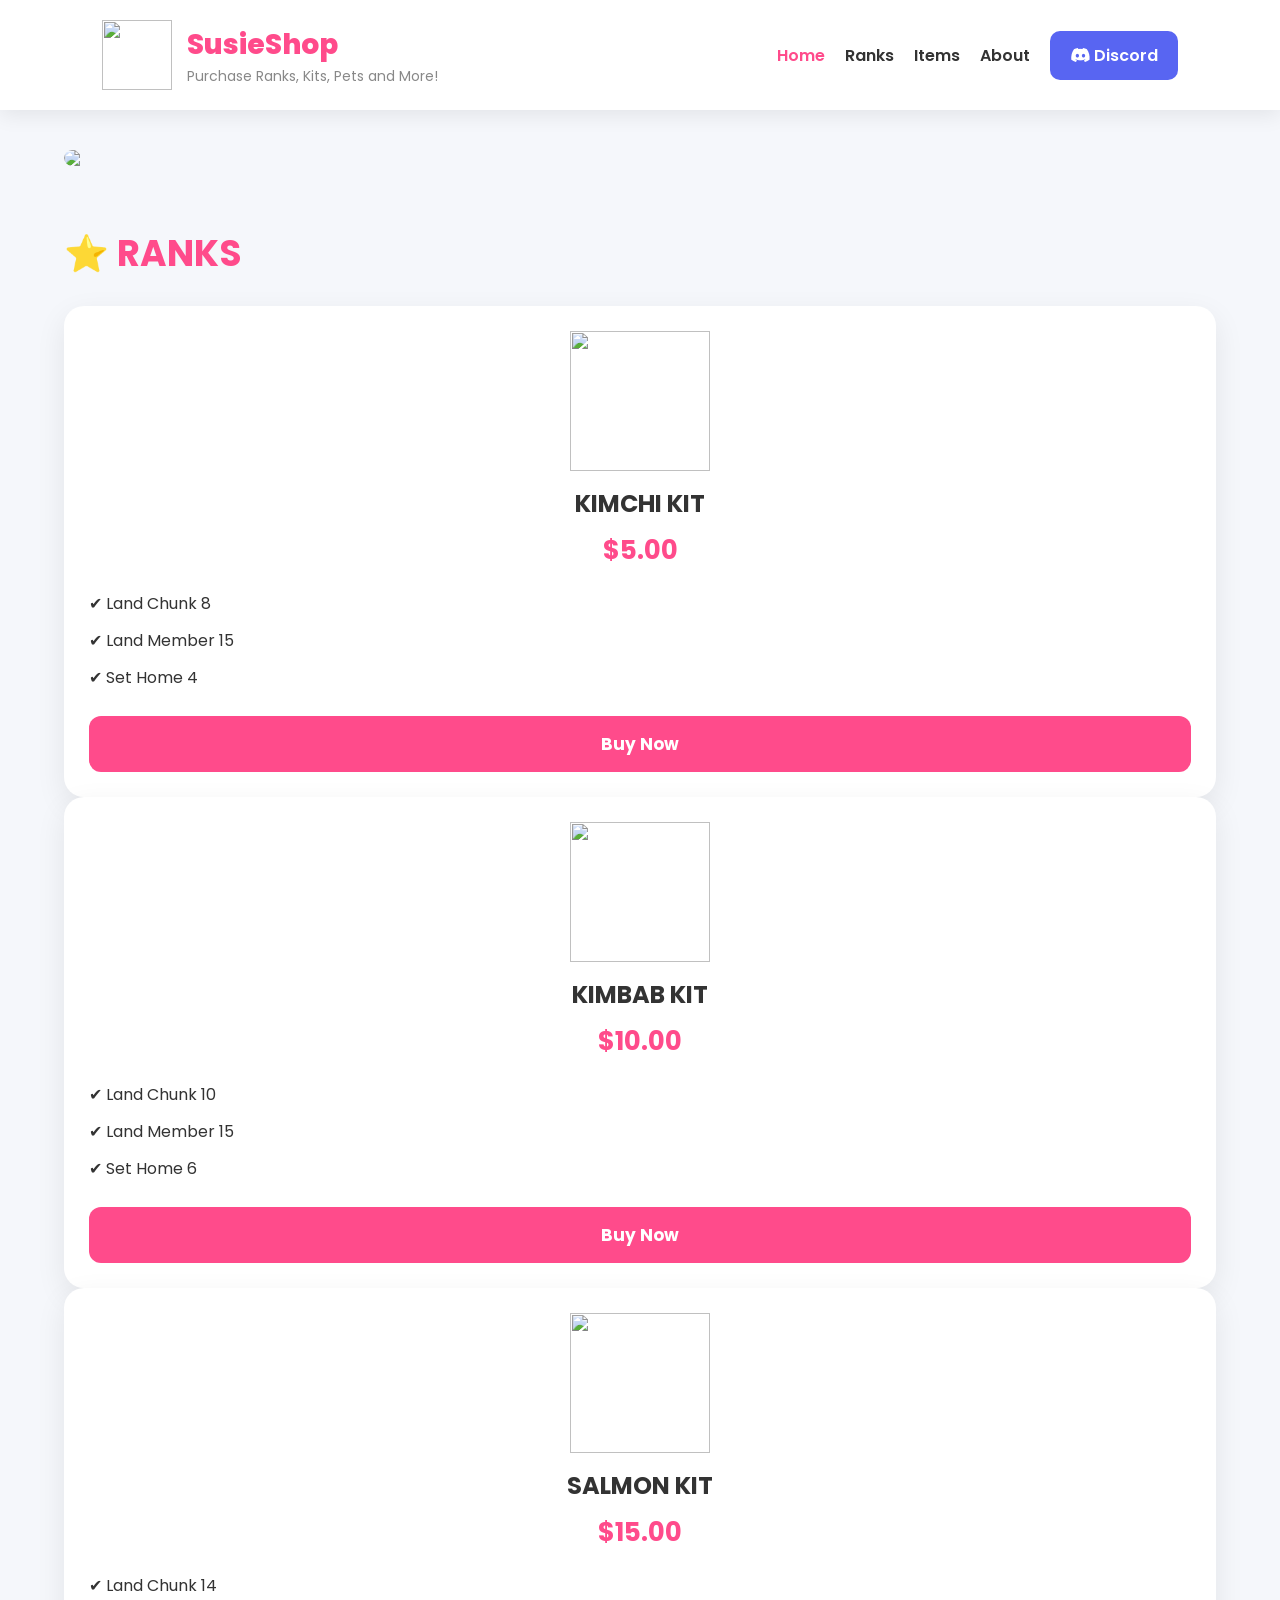
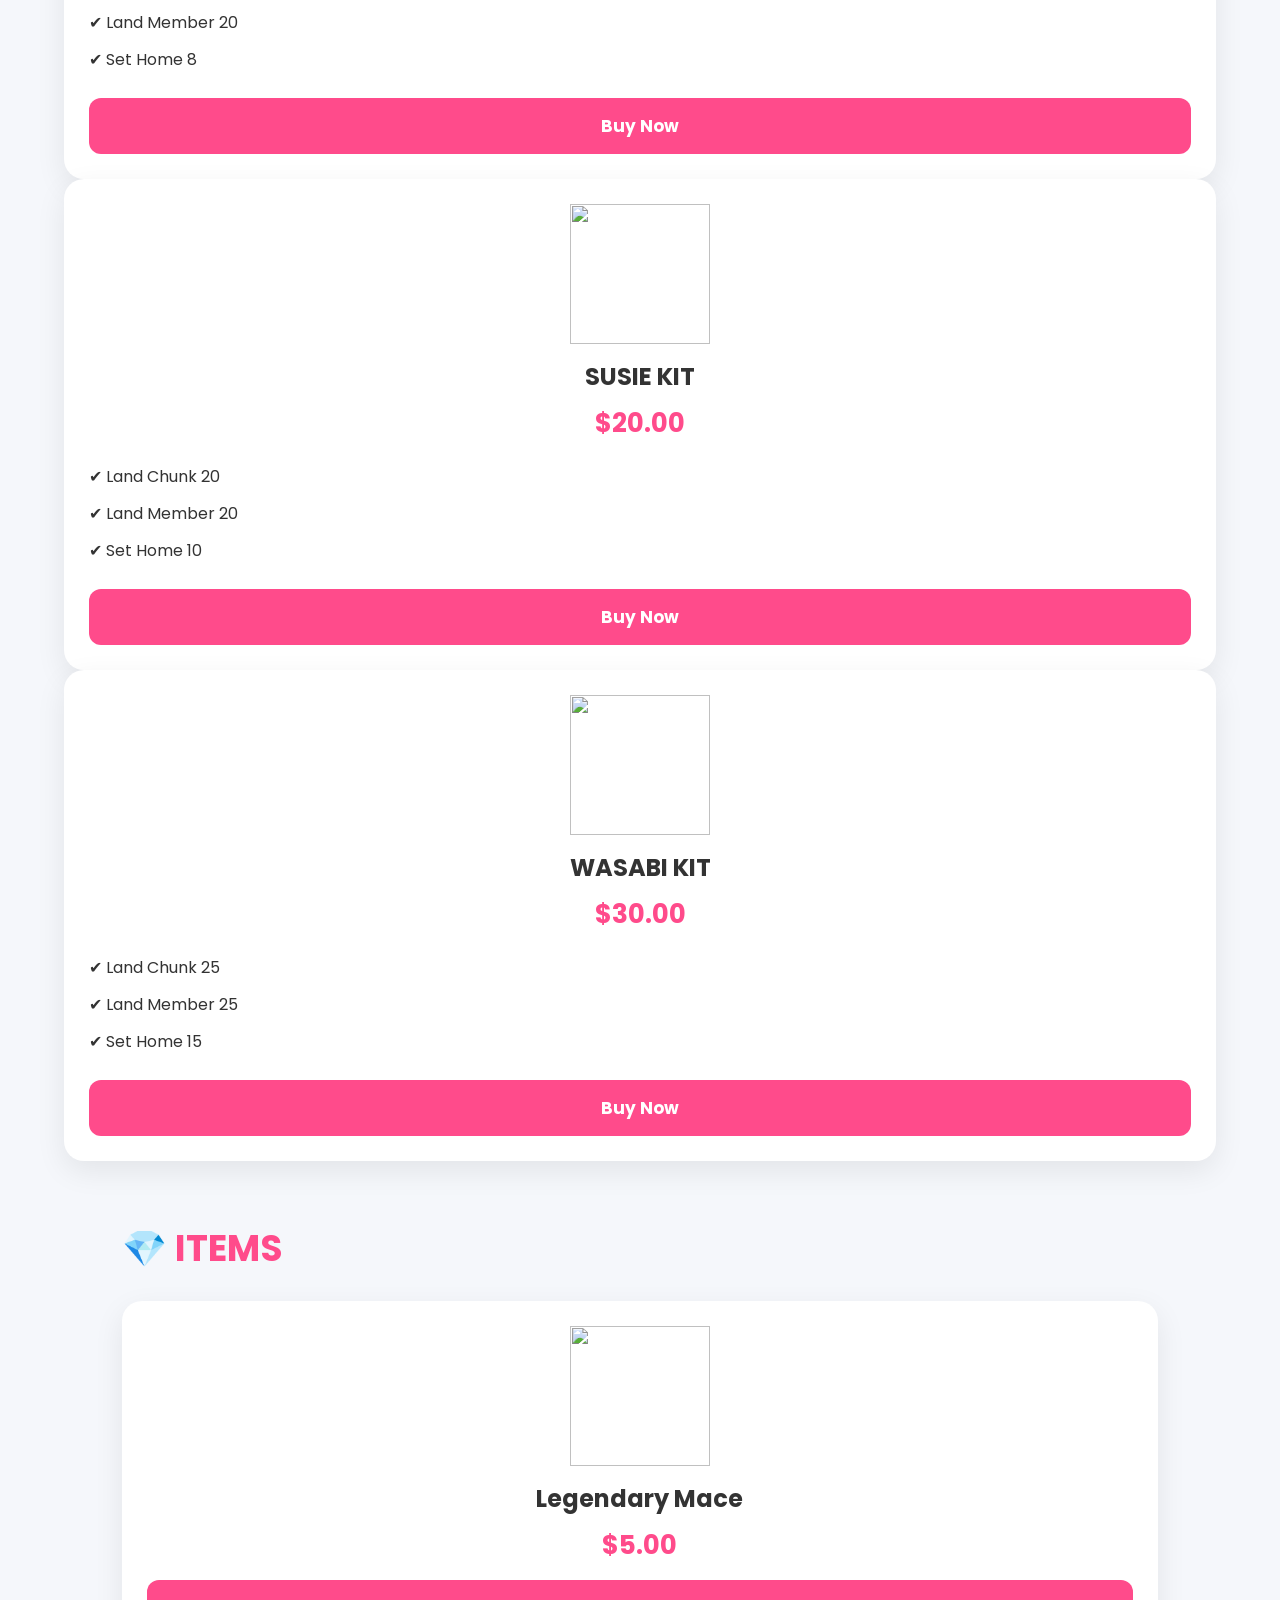
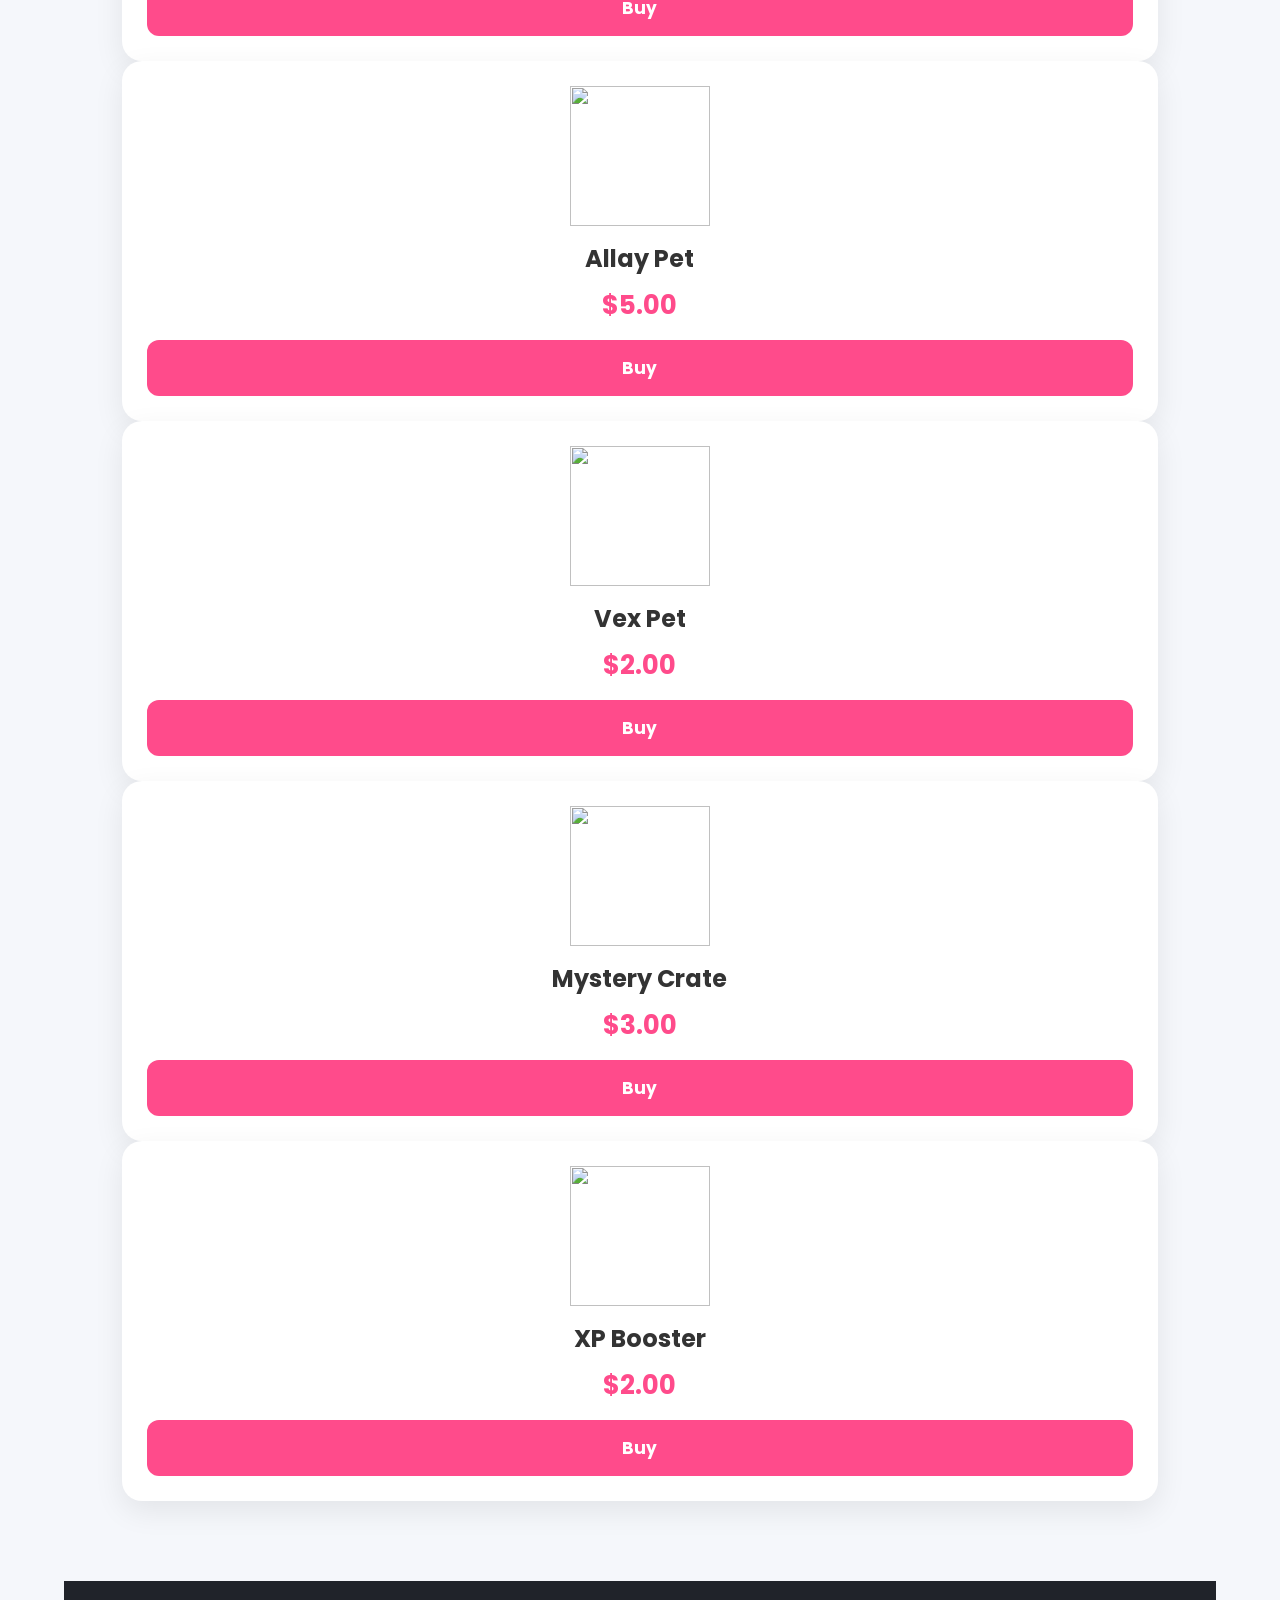
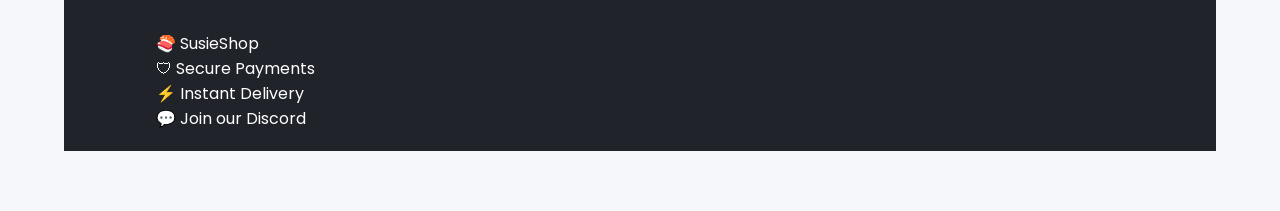
==== commit ba3f596c: "Update index.html" ====
--- a/index.html
+++ b/index.html
@@ -1,18 +1,19 @@
 <!DOCTYPE html>
 <html lang="en">
+
 <head>
 
 <meta charset="UTF-8">
+
 <meta name="viewport" content="width=device-width, initial-scale=1.0">
 
 <title>SusieShop</title>
 
+<link rel="stylesheet" href="style.css">
+
 <link rel="preconnect" href="https://fonts.googleapis.com">
-<link rel="preconnect" href="https://fonts.gstatic.com" crossorigin>
 
 <link href="https://fonts.googleapis.com/css2?family=Poppins:wght@300;400;500;600;700;800&display=swap" rel="stylesheet">
-
-<link rel="stylesheet" href="style.css">
 
 <link rel="stylesheet"
 href="https://cdnjs.cloudflare.com/ajax/libs/font-awesome/6.6.0/css/all.min.css">
@@ -40,13 +41,14 @@
 <nav>
 
 <a class="active" href="#">Home</a>
+
 <a href="#ranks">Ranks</a>
+
 <a href="#items">Items</a>
-<a href="#about">About</a>
-
-<a class="discord"
-href="https://discord.gg/ZfPUbMuUPW"
-target="_blank">
+
+<a href="#">About</a>
+
+<a class="discord" href="https://discord.gg/ZfPUbMuUPW">
 
 <i class="fab fa-discord"></i>
 
@@ -60,19 +62,7 @@
 
 <section class="hero">
 
-<img src="images/banner.jpg">
-
-<div class="hero-text">
-
-<h2>Welcome to SusieShop</h2>
-
-<p>
-
-❤ Purchase Ranks, Kits, Pets and More! ❤
-
-</p>
-
-</div>
+<img src="images/hero.png">
 
 </section>
 
@@ -80,16 +70,16 @@
 
 <h2>
 
-💎 RANKS
+⭐ RANKS
 
 </h2>
 
-<div class="cards">
+<div class="products">
 <div class="card">
 
 <img src="images/kimchi.png">
 
-<h3>Kimchi Kit</h3>
+<h3>KIMCHI KIT</h3>
 
 <h4>$5.00</h4>
 
@@ -100,7 +90,6 @@
 </ul>
 
 <button onclick="buyRank('Kimchi',5)">
-<i class="fa-solid fa-cart-shopping"></i>
 Buy Now
 </button>
 
@@ -110,7 +99,7 @@
 
 <img src="images/kimbab.png">
 
-<h3>Kimbab Kit</h3>
+<h3>KIMBAB KIT</h3>
 
 <h4>$10.00</h4>
 
@@ -121,7 +110,6 @@
 </ul>
 
 <button onclick="buyRank('Kimbab',10)">
-<i class="fa-solid fa-cart-shopping"></i>
 Buy Now
 </button>
 
@@ -131,7 +119,7 @@
 
 <img src="images/salmon.png">
 
-<h3>Salmon Kit</h3>
+<h3>SALMON KIT</h3>
 
 <h4>$15.00</h4>
 
@@ -142,7 +130,6 @@
 </ul>
 
 <button onclick="buyRank('Salmon',15)">
-<i class="fa-solid fa-cart-shopping"></i>
 Buy Now
 </button>
 
@@ -152,7 +139,7 @@
 
 <img src="images/susie.png">
 
-<h3>Susie Kit</h3>
+<h3>SUSIE KIT</h3>
 
 <h4>$20.00</h4>
 
@@ -163,7 +150,6 @@
 </ul>
 
 <button onclick="buyRank('Susie',20)">
-<i class="fa-solid fa-cart-shopping"></i>
 Buy Now
 </button>
 
@@ -173,7 +159,7 @@
 
 <img src="images/wasabi.png">
 
-<h3>Wasabi Kit</h3>
+<h3>WASABI KIT</h3>
 
 <h4>$30.00</h4>
 
@@ -184,8 +170,88 @@
 </ul>
 
 <button onclick="buyRank('Wasabi',30)">
-<i class="fa-solid fa-cart-shopping"></i>
-Buy Now
+Buy Now
+</button>
+
+</div>
+
+</div>
+<section id="items">
+
+<h2>
+
+💎 ITEMS
+
+</h2>
+
+<div class="products">
+
+<div class="card">
+
+<img src="images/mace.png">
+
+<h3>Legendary Mace</h3>
+
+<h4>$5.00</h4>
+
+<button onclick="buyItem('Legendary Mace',5)">
+Buy
+</button>
+
+</div>
+
+<div class="card">
+
+<img src="images/allay.png">
+
+<h3>Allay Pet</h3>
+
+<h4>$5.00</h4>
+
+<button onclick="buyItem('Allay Pet',5)">
+Buy
+</button>
+
+</div>
+
+<div class="card">
+
+<img src="images/vex.png">
+
+<h3>Vex Pet</h3>
+
+<h4>$2.00</h4>
+
+<button onclick="buyItem('Vex Pet',2)">
+Buy
+</button>
+
+</div>
+
+<div class="card">
+
+<img src="images/crate.png">
+
+<h3>Mystery Crate</h3>
+
+<h4>$3.00</h4>
+
+<button onclick="buyItem('Mystery Crate',3)">
+Buy
+</button>
+
+</div>
+
+<div class="card">
+
+<img src="images/xp.png">
+
+<h3>XP Booster</h3>
+
+<h4>$2.00</h4>
+
+<button onclick="buyItem('XP Booster',2)">
+Buy
 </button>
 
 </div>
@@ -194,148 +260,36 @@
 
 </section>
 
-<section id="items">
-
-<h2>🎁 ITEMS</h2>
-
-<div class="cards">
+<footer>
+
+<div>
+
+🍣 SusieShop
+
+</div>
+
+<div>
+
+🛡 Secure Payments
+
+</div>
+
+<div>
+
+⚡ Instant Delivery
+
+</div>
+
+<div>
+
+💬 Join our Discord
+
+</div>
+
+</footer>
+
 <script src="script.js"></script>
 
 </body>
+
 </html>
-<div class="card">
-
-<img src="images/mace.png">
-
-<h3>Legendary Mace</h3>
-
-<h4>$5.00</h4>
-
-<button onclick="buyItem('Legendary Mace',5)">
-<i class="fa-solid fa-cart-shopping"></i>
-Buy
-</button>
-
-</div>
-
-<div class="card">
-
-<img src="images/allay.png">
-
-<h3>Allay Pet</h3>
-
-<h4>$5.00</h4>
-
-<button onclick="buyItem('Allay Pet',5)">
-<i class="fa-solid fa-cart-shopping"></i>
-Buy
-</button>
-
-</div>
-
-<div class="card">
-
-<img src="images/vex.png">
-
-<h3>Vex Pet</h3>
-
-<h4>$2.00</h4>
-
-<button onclick="buyItem('Vex Pet',2)">
-<i class="fa-solid fa-cart-shopping"></i>
-Buy
-</button>
-
-</div>
-
-<div class="card">
-
-<img src="images/crate.png">
-
-<h3>Mystery Crate</h3>
-
-<h4>$3.00</h4>
-
-<button onclick="buyItem('Mystery Crate',3)">
-<i class="fa-solid fa-cart-shopping"></i>
-Buy
-</button>
-
-</div>
-
-<div class="card">
-
-<img src="images/xp.png">
-
-<h3>XP Booster</h3>
-
-<h4>$2.00</h4>
-
-<button onclick="buyItem('XP Booster',2)">
-<i class="fa-solid fa-cart-shopping"></i>
-Buy
-</button>
-
-</div>
-
-</div>
-
-</section>
-
-<section id="about">
-
-<h2>About SusieShop</h2>
-
-<p>
-
-Purchase Minecraft ranks, pets, crates and items securely using KHQR or Credit Card.
-
-</p>
-
-</section>
-<footer>
-
-<div class="footer-content">
-
-<div>
-
-<h3>🍣 SusieShop</h3>
-
-<p>
-The best Minecraft store for SusieSMP.
-</p>
-
-</div>
-
-<div>
-
-<h3>Quick Links</h3>
-
-<a href="#ranks">Ranks</a><br>
-<a href="#items">Items</a><br>
-<a href="checkout.html">Checkout</a>
-
-</div>
-
-<div>
-
-<h3>Community</h3>
-
-<a href="https://discord.gg/ZfPUbMuUPW" target="_blank">
-Discord
-</a>
-
-</div>
-
-</div>
-
-<p class="copyright">
-© 2026 SusieShop. All rights reserved.
-</p>
-
-</footer>
-
-<script src="script.js"></script>
-
-</body>
-</html>
--- a/style.css
+++ b/style.css
@@ -1,174 +1,318 @@
 *{
-    margin:0;
-    padding:0;
-    box-sizing:border-box;
-    font-family:'Poppins',sans-serif;
+margin:0;
+padding:0;
+box-sizing:border-box;
+font-family:'Poppins',sans-serif;
 }
 
 body{
-    background:#f7f8fc;
-    color:#222;
+background:#f5f7fb;
+color:#333;
 }
 
 header{
-    display:flex;
-    justify-content:space-between;
-    align-items:center;
-    padding:20px 8%;
-    background:#ffffff;
-    box-shadow:0 4px 20px rgba(0,0,0,.08);
-    position:sticky;
-    top:0;
-    z-index:1000;
+display:flex;
+justify-content:space-between;
+align-items:center;
+padding:20px 8%;
+background:#fff;
+box-shadow:0 5px 20px rgba(0,0,0,.08);
+position:sticky;
+top:0;
+z-index:999;
 }
 
 .logo{
-    font-size:30px;
-    font-weight:800;
-    color:#ff4b8b;
+display:flex;
+align-items:center;
+gap:15px;
+}
+
+.logo img{
+width:70px;
+height:70px;
+object-fit:contain;
+}
+
+.logo h1{
+font-size:28px;
+font-weight:800;
+color:#ff4b8b;
+}
+
+.logo p{
+font-size:14px;
+color:#888;
 }
 
 nav{
-    display:flex;
-    align-items:center;
-    gap:20px;
+display:flex;
+align-items:center;
+gap:20px;
 }
 
 nav a{
-    text-decoration:none;
-    color:#333;
-    font-weight:600;
-    transition:.3s;
-}
-
-nav a:hover{
-    color:#ff4b8b;
-}
-
-.discord-btn{
-    background:#5865F2;
-    color:white;
-    padding:12px 22px;
-    border-radius:10px;
-    text-decoration:none;
-    font-weight:700;
-}
-
-.discord-btn:hover{
-    opacity:.9;
+text-decoration:none;
+color:#333;
+font-weight:600;
+transition:.3s;
+}
+
+nav a:hover,
+nav .active{
+color:#ff4b8b;
+}
+
+.discord{
+background:#5865F2;
+color:#fff;
+padding:12px 20px;
+border-radius:10px;
 }
 
 .hero{
-    text-align:center;
-    padding:80px 20px;
-    background:linear-gradient(135deg,#ff9ec8,#ff4b8b);
-    color:white;
-}
-
-.hero h1{
-    font-size:50px;
-    margin-bottom:15px;
-}
-
-.hero p{
-    font-size:20px;
+width:90%;
+max-width:1300px;
+margin:40px auto;
+position:relative;
+border-radius:25px;
+overflow:hidden;
+}
+
+.hero img{
+width:100%;
+display:block;
+border-radius:25px;
+}
+
+.hero-text{
+position:absolute;
+left:60px;
+bottom:60px;
+color:#fff;
+text-shadow:0 3px 10px rgba(0,0,0,.5);
+}
+
+.hero-text h2{
+font-size:48px;
+margin-bottom:10px;
+}
+
+.hero-text p{
+font-size:20px;
 }
 
 section{
-    width:90%;
-    max-width:1300px;
-    margin:60px auto;
+width:90%;
+max-width:1300px;
+margin:60px auto;
 }
 
 section h2{
-    font-size:34px;
-    margin-bottom:30px;
-    color:#ff4b8b;
-}
-
-.products{
-    display:grid;
-    grid-template-columns:repeat(auto-fit,minmax(250px,1fr));
-    gap:25px;
+font-size:36px;
+margin-bottom:25px;
+color:#ff4b8b;
+}
+
+.cards{
+display:grid;
+grid-template-columns:repeat(auto-fit,minmax(250px,1fr));
+gap:25px;
 }
 
 .card{
-    background:white;
-    border-radius:18px;
-    padding:25px;
-    text-align:center;
-    box-shadow:0 10px 25px rgba(0,0,0,.08);
-    transition:.3s;
+background:#fff;
+border-radius:20px;
+padding:25px;
+box-shadow:0 10px 30px rgba(0,0,0,.08);
+transition:.3s;
+text-align:center;
 }
 
 .card:hover{
-    transform:translateY(-8px);
+transform:translateY(-8px);
 }
 
 .card img{
-    width:140px;
-    height:140px;
-    object-fit:contain;
-    margin-bottom:15px;
+width:140px;
+height:140px;
+object-fit:contain;
+margin-bottom:15px;
 }
 
 .card h3{
-    font-size:28px;
-    margin-bottom:10px;
+font-size:24px;
+margin-bottom:10px;
 }
 
 .card h4{
-    color:#ff4b8b;
-    font-size:26px;
-    margin-bottom:18px;
+color:#ff4b8b;
+font-size:26px;
+margin-bottom:15px;
 }
 
 .card ul{
-    list-style:none;
-    text-align:left;
-    margin-bottom:20px;
-}
-
-.card ul li{
-    padding:6px 0;
-}
-
-.buy-btn,
-.card button{
-    width:100%;
-    padding:15px;
-    border:none;
-    border-radius:12px;
-    background:#ff4b8b;
-    color:white;
-    font-size:17px;
-    font-weight:700;
-    cursor:pointer;
-    transition:.3s;
-}
-
-.buy-btn:hover,
-.card button:hover{
-    background:#ff2c73;
-}
-
-@media(max-width:768px){
-
-header{
-    flex-direction:column;
-    gap:15px;
-}
-
-.hero h1{
-    font-size:34px;
-}
-
-.products{
-    grid-template-columns:1fr;
-}
-
+list-style:none;
+text-align:left;
+margin-bottom:20px;
+}
+
+.card li{
+padding:6px 0;
 }
 
 .paid-btn:hover{
 background:#ff2d74;
 }
+.card button{
+width:100%;
+padding:15px;
+border:none;
+border-radius:12px;
+background:#ff4b8b;
+color:#fff;
+font-size:17px;
+font-weight:700;
+cursor:pointer;
+transition:.3s;
+}
+
+.card button:hover{
+background:#ff2d74;
+transform:scale(1.03);
+}
+
+.card i{
+margin-right:8px;
+}
+
+#about{
+background:#fff;
+padding:40px;
+border-radius:20px;
+box-shadow:0 10px 30px rgba(0,0,0,.08);
+text-align:center;
+}
+
+#about p{
+font-size:18px;
+color:#666;
+line-height:1.8;
+}
+
+footer{
+margin-top:80px;
+background:#20232a;
+color:#fff;
+padding:50px 8% 20px;
+}
+
+.footer-content{
+display:grid;
+grid-template-columns:repeat(auto-fit,minmax(220px,1fr));
+gap:40px;
+margin-bottom:30px;
+}
+
+.footer-content h3{
+margin-bottom:15px;
+color:#ff4b8b;
+}
+
+.footer-content a{
+color:#ddd;
+text-decoration:none;
+display:inline-block;
+margin:8px 0;
+transition:.3s;
+}
+
+.footer-content a:hover{
+color:#ff4b8b;
+}
+
+.copyright{
+text-align:center;
+padding-top:20px;
+border-top:1px solid rgba(255,255,255,.15);
+color:#bbb;
+font-size:14px;
+}
+
+html{
+scroll-behavior:smooth;
+}
+
+::-webkit-scrollbar{
+width:10px;
+}
+
+::-webkit-scrollbar-thumb{
+background:#ff4b8b;
+border-radius:20px;
+}
+
+::-webkit-scrollbar-track{
+background:#ececec;
+}
+
+@media(max-width:900px){
+
+header{
+flex-direction:column;
+gap:20px;
+}
+
+nav{
+flex-wrap:wrap;
+justify-content:center;
+}
+
+.hero-text{
+left:25px;
+bottom:25px;
+}
+
+.hero-text h2{
+font-size:30px;
+}
+
+.hero-text p{
+font-size:16px;
+}
+
+.logo img{
+width:55px;
+height:55px;
+}
+
+.cards{
+grid-template-columns:1fr;
+}
+
+.footer-content{
+grid-template-columns:1fr;
+text-align:center;
+}
+
+}
+
+@keyframes fadeUp{
+
+from{
+opacity:0;
+transform:translateY(25px);
+}
+
+to{
+opacity:1;
+transform:translateY(0);
+}
+
+}
+
+.card,
+.hero,
+#about{
+animation:fadeUp .6s ease;
+}
